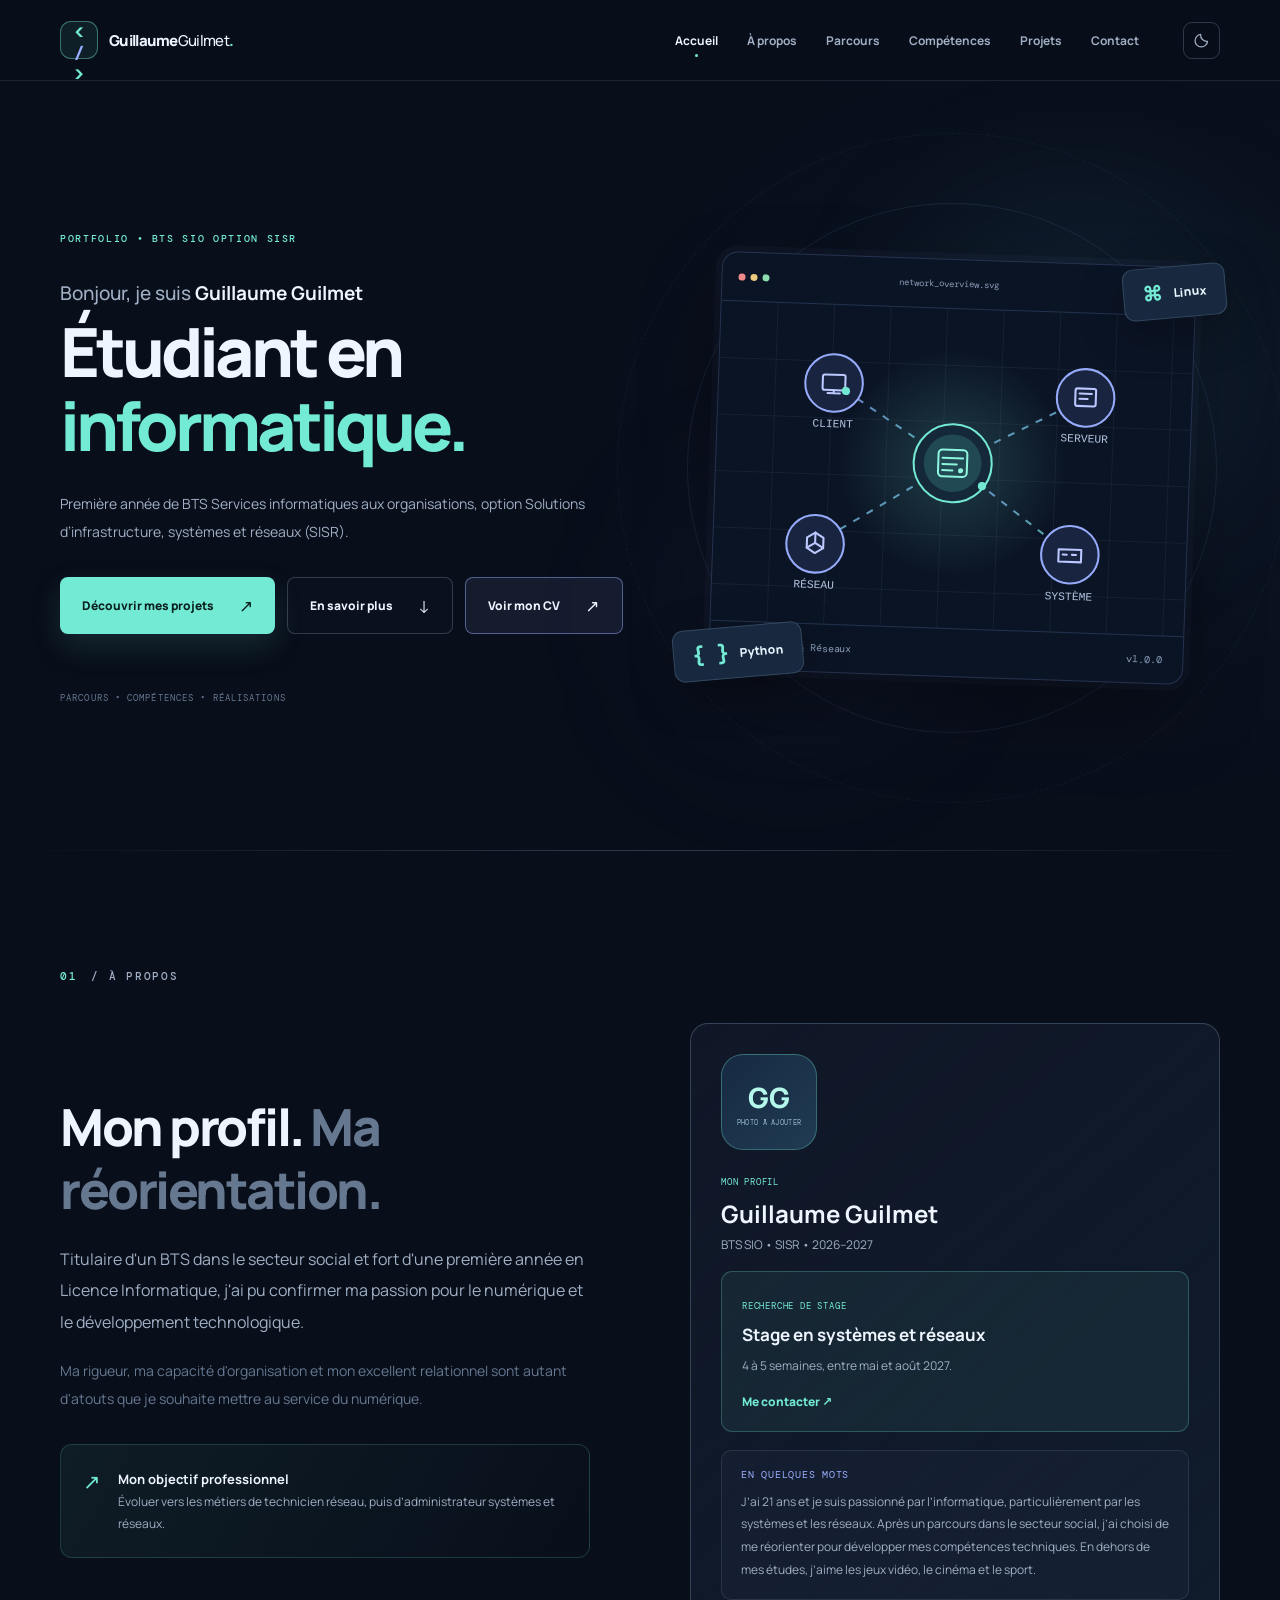
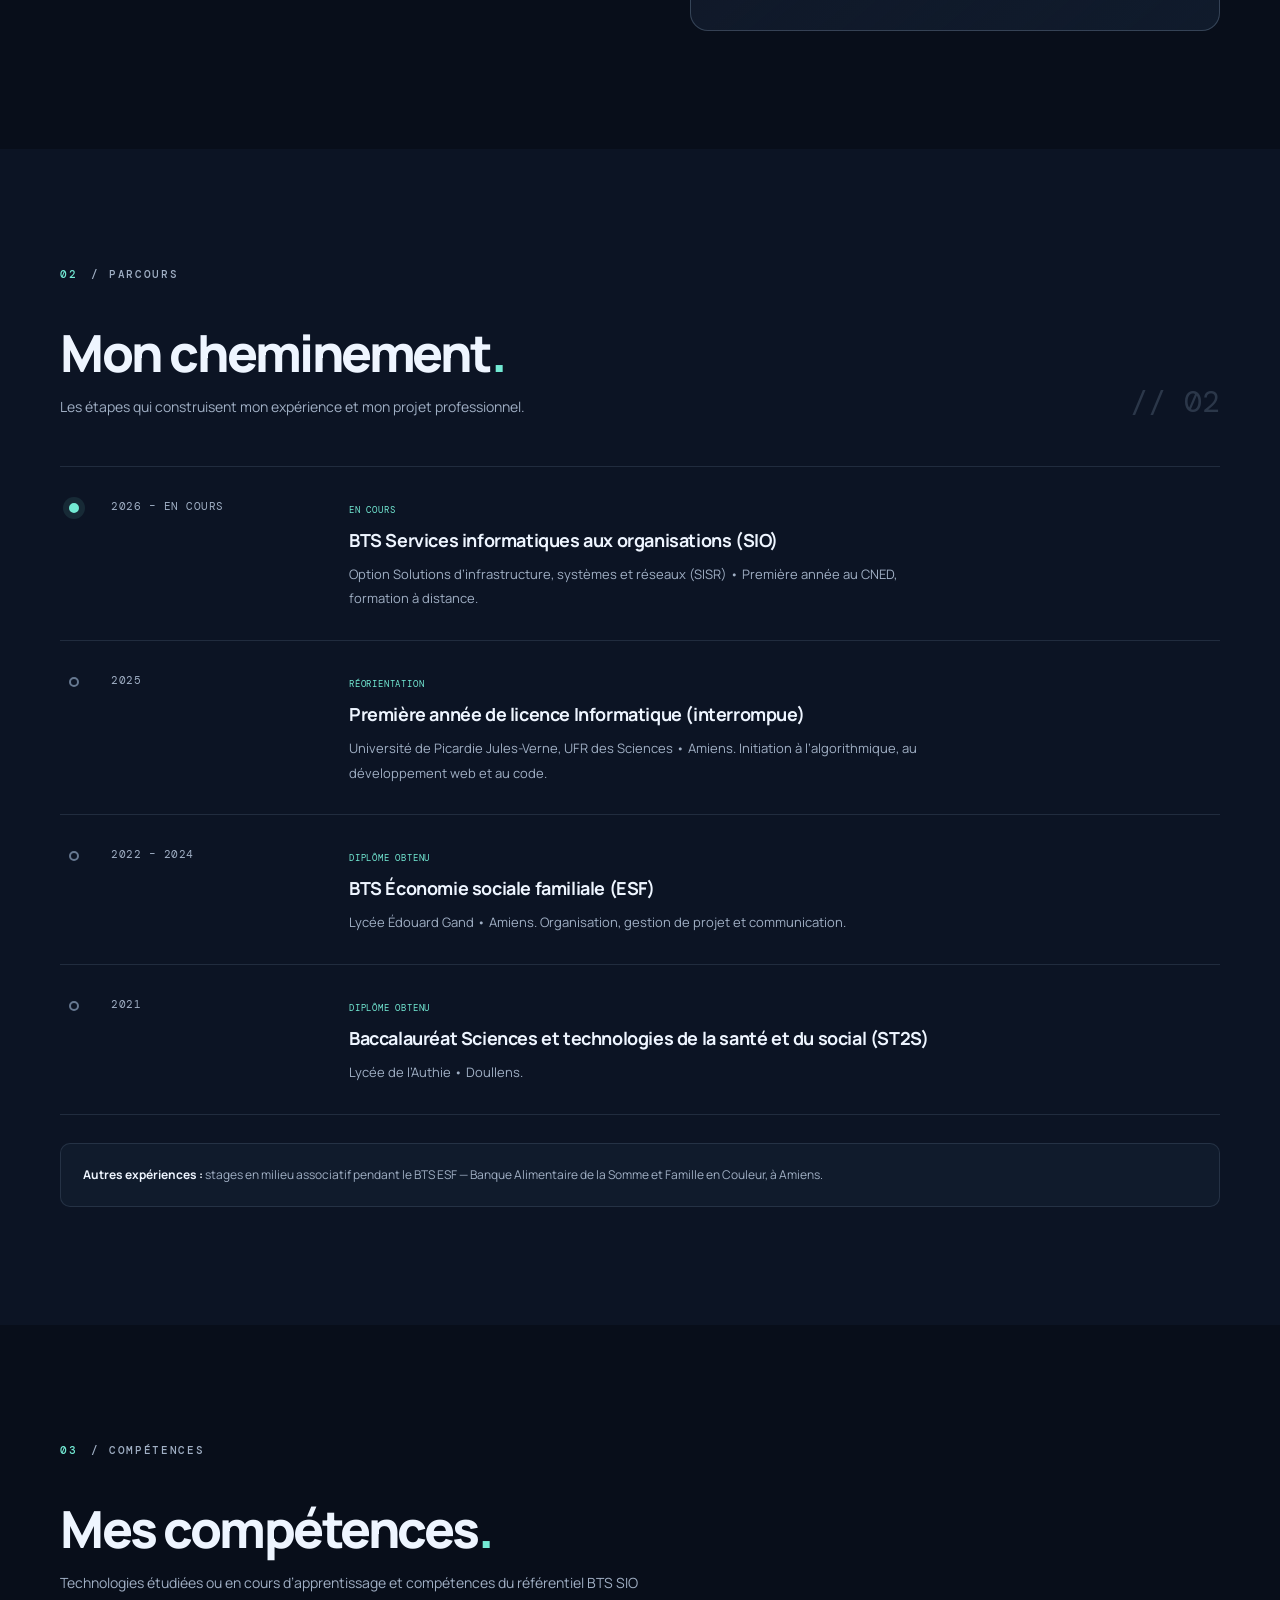
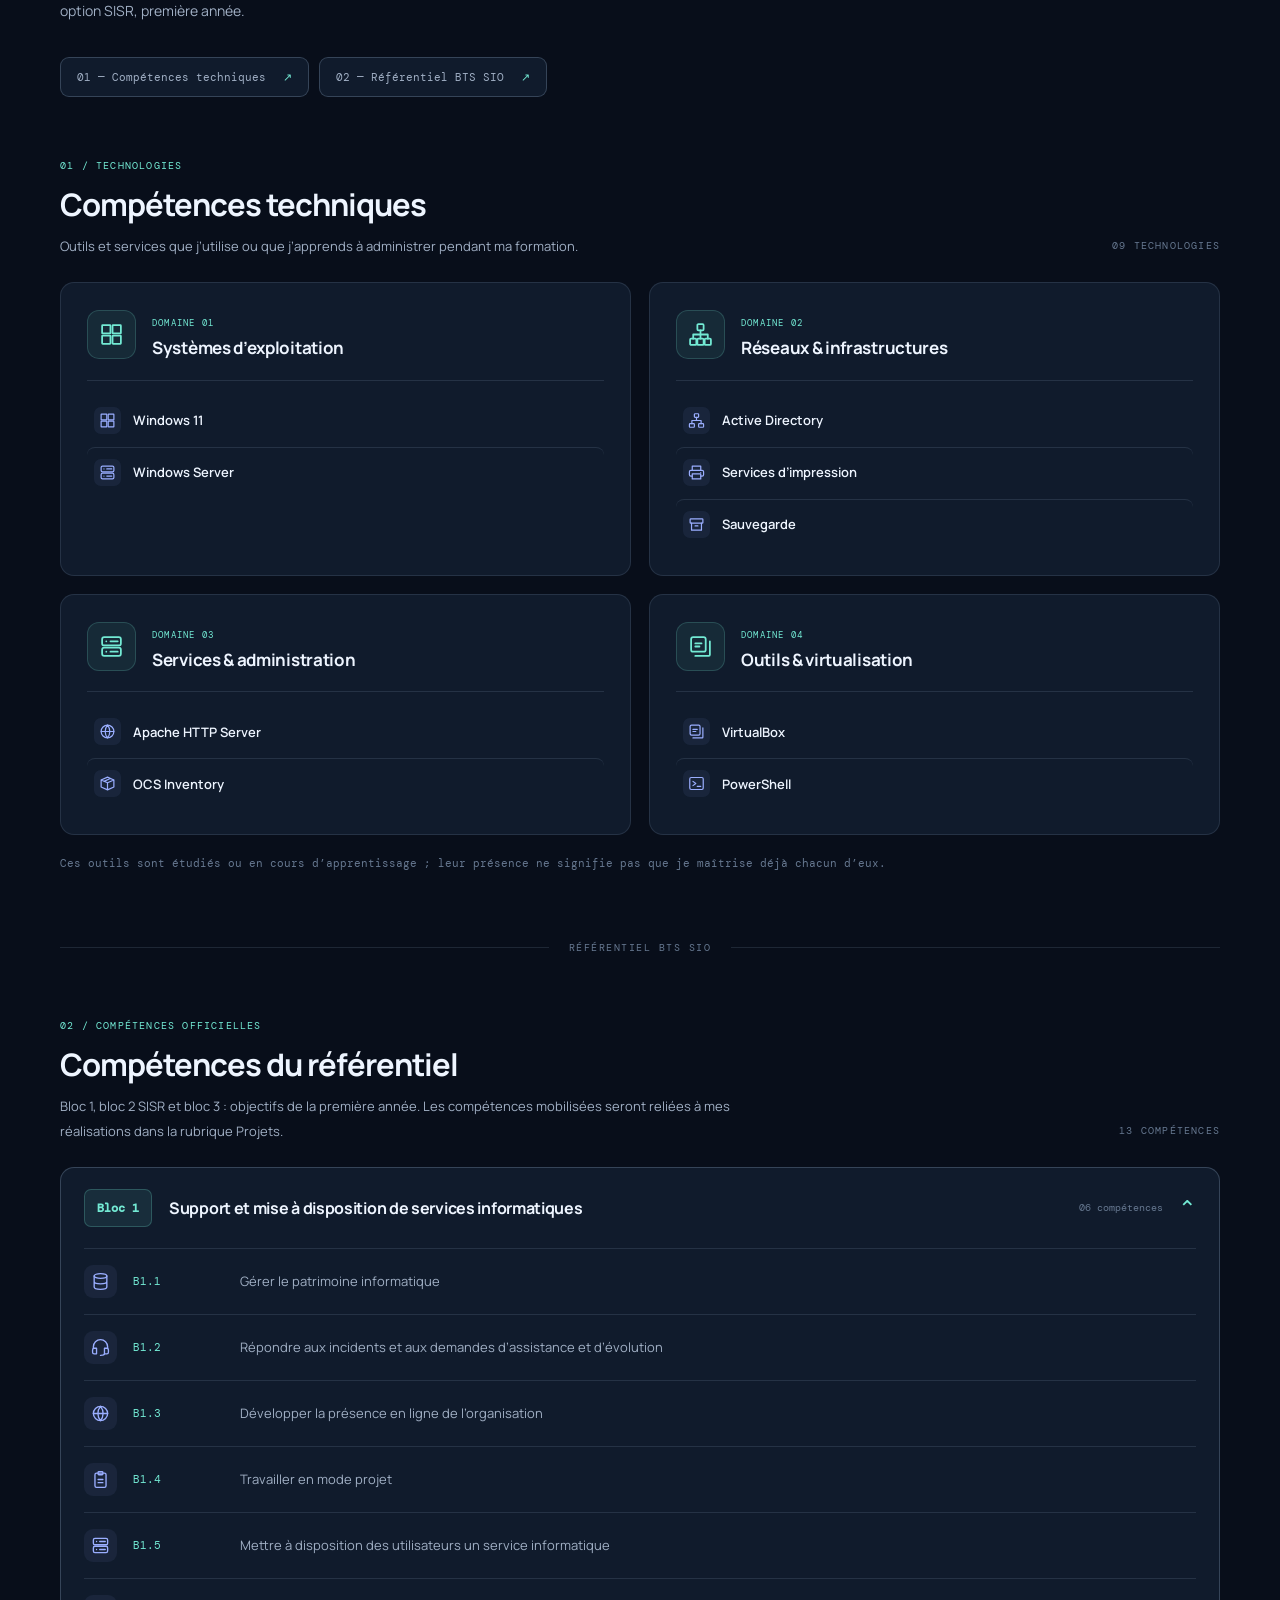
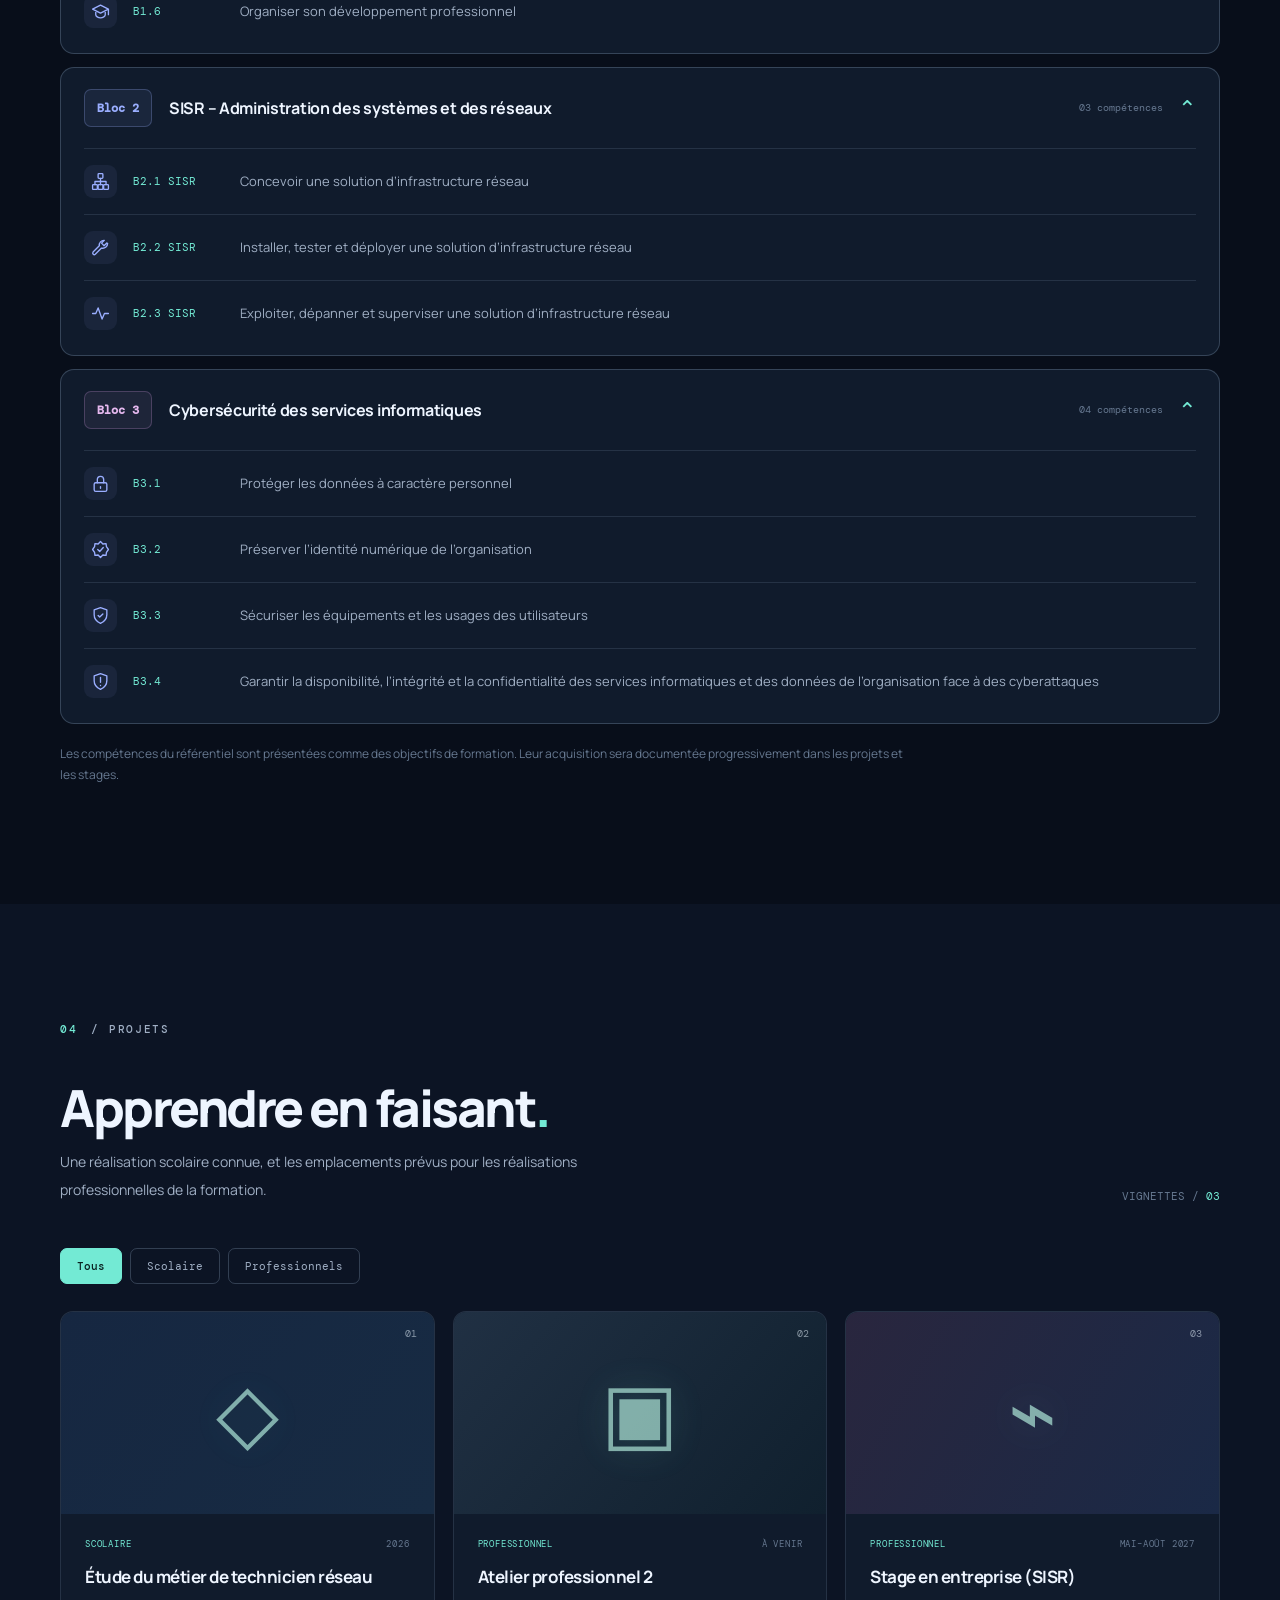
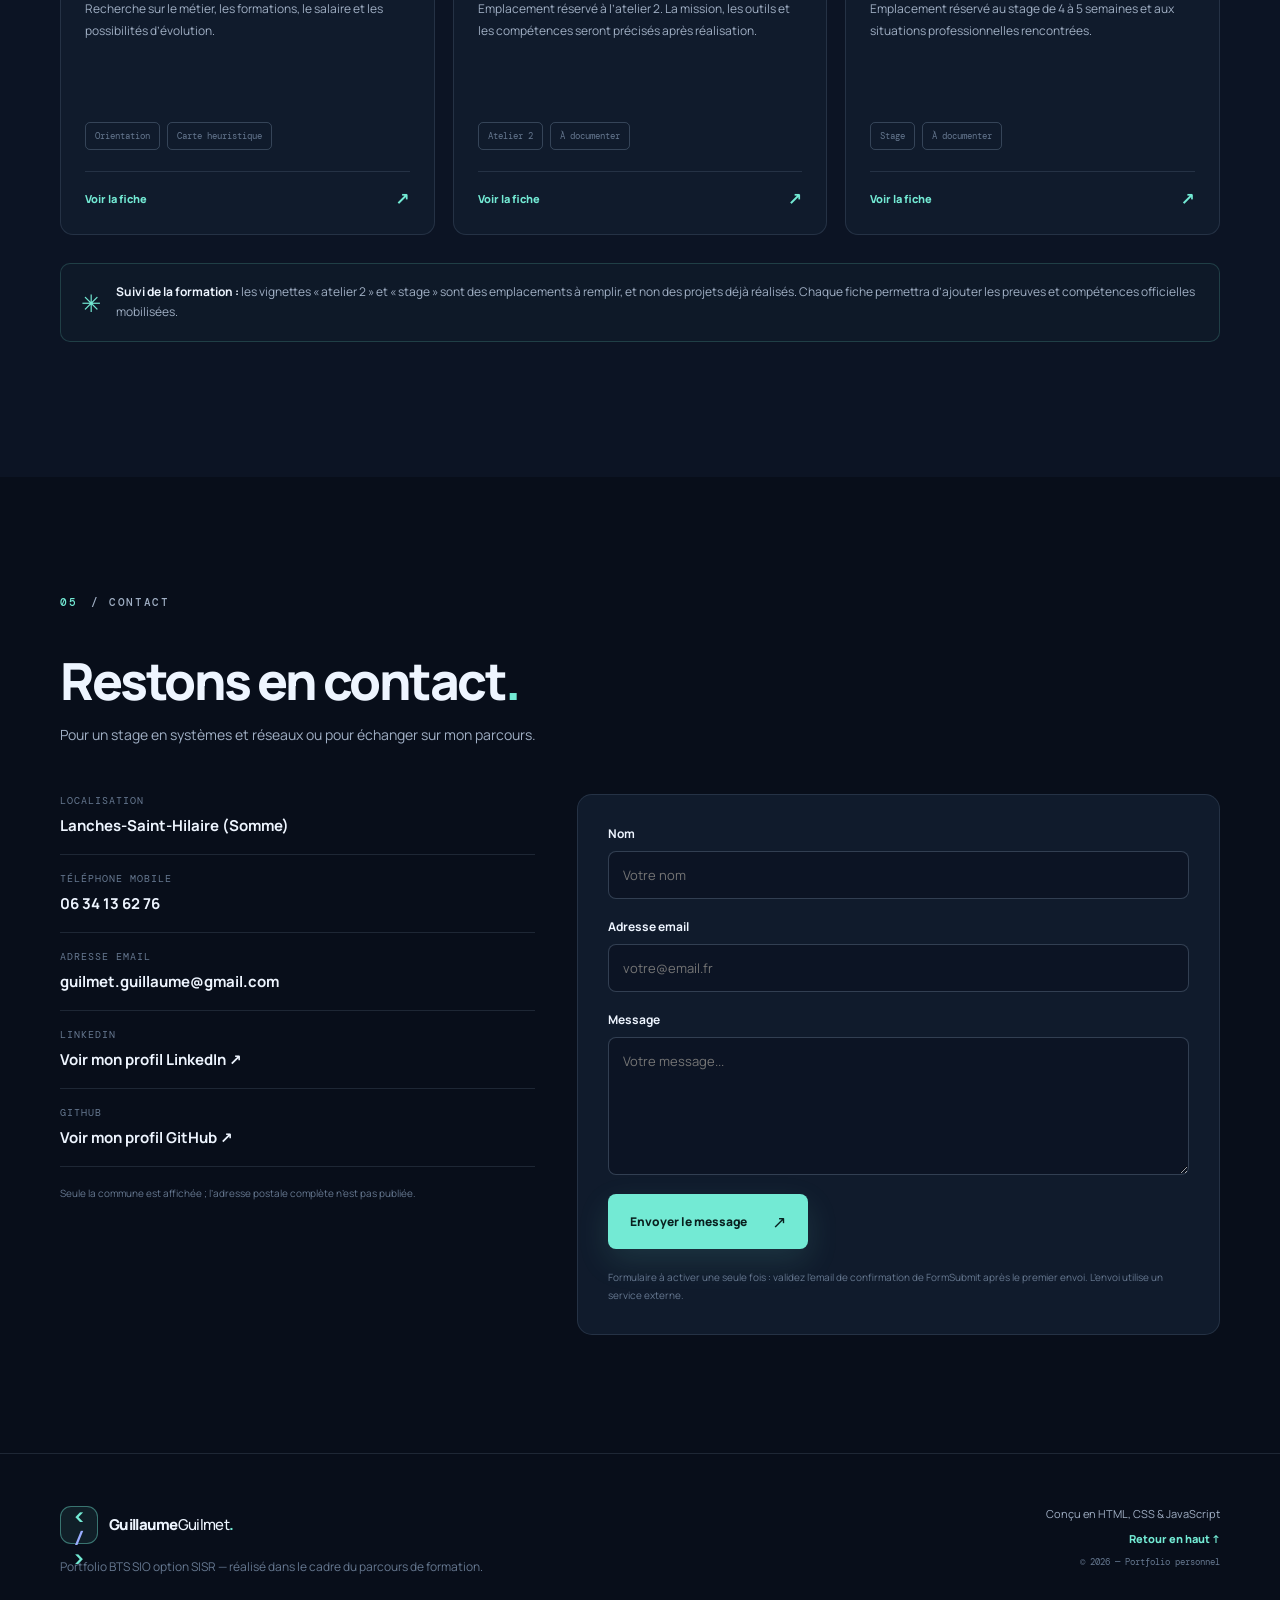
==== index.html @ 8baab6bd "Add files via upload" ====
<!DOCTYPE html>

<html lang="fr">
<head>
<meta charset="utf-8"/>
<meta content="width=device-width, initial-scale=1" name="viewport"/>
<meta content="#0a1020" name="theme-color"/>
<meta content="Portfolio de Guillaume Guilmet, étudiant en première année de BTS SIO option SISR : parcours, compétences, projets et contact." name="description"/>
<title>Guillaume Guilmet | Portfolio BTS SIO SISR</title>
<link href="style.css" rel="stylesheet"/>
<script defer="" src="script.js"></script>
</head>
<body><svg aria-hidden="true" class="icon-sprite" focusable="false" xmlns="http://www.w3.org/2000/svg"><symbol fill="none" id="ico-windows" stroke="currentColor" stroke-linecap="round" stroke-linejoin="round" stroke-width="1.7" viewbox="0 0 24 24"><rect height="8" rx=".5" width="8" x="3" y="3"></rect><rect height="8" rx=".5" width="8" x="13" y="3"></rect><rect height="8" rx=".5" width="8" x="3" y="13"></rect><rect height="8" rx=".5" width="8" x="13" y="13"></rect></symbol>
<symbol fill="none" id="ico-server" stroke="currentColor" stroke-linecap="round" stroke-linejoin="round" stroke-width="1.7" viewbox="0 0 24 24"><rect height="8" rx="2" width="18" x="3" y="3"></rect><rect height="8" rx="2" width="18" x="3" y="13"></rect><path d="M7 7h.01M7 17h.01M11 7h7M11 17h7"></path></symbol>
<symbol fill="none" id="ico-directory" stroke="currentColor" stroke-linecap="round" stroke-linejoin="round" stroke-width="1.7" viewbox="0 0 24 24"><rect height="5" rx="1" width="6" x="9" y="2.5"></rect><rect height="5" rx="1" width="7" x="2" y="16.5"></rect><rect height="5" rx="1" width="7" x="15" y="16.5"></rect><path d="M12 7.5V12M5.5 16.5V12h13v4.5"></path></symbol>
<symbol fill="none" id="ico-printer" stroke="currentColor" stroke-linecap="round" stroke-linejoin="round" stroke-width="1.7" viewbox="0 0 24 24"><path d="M6 9V3h12v6M6 17H4a2 2 0 0 1-2-2v-4a2 2 0 0 1 2-2h16a2 2 0 0 1 2 2v4a2 2 0 0 1-2 2h-2"></path><path d="M6 14h12v7H6zM18 12h.01"></path></symbol>
<symbol fill="none" id="ico-archive" stroke="currentColor" stroke-linecap="round" stroke-linejoin="round" stroke-width="1.7" viewbox="0 0 24 24"><rect height="6" rx="1" width="18" x="3" y="4"></rect><path d="M5 10v10h14V10M10 14h4"></path></symbol>
<symbol fill="none" id="ico-globe" stroke="currentColor" stroke-linecap="round" stroke-linejoin="round" stroke-width="1.7" viewbox="0 0 24 24"><circle cx="12" cy="12" r="9"></circle><path d="M3 12h18M12 3a14 14 0 0 1 0 18M12 3a14 14 0 0 0 0 18"></path></symbol>
<symbol fill="none" id="ico-inventory" stroke="currentColor" stroke-linecap="round" stroke-linejoin="round" stroke-width="1.7" viewbox="0 0 24 24"><path d="M3 7l9-4 9 4-9 4-9-4ZM3 7v10l9 4 9-4V7M12 11v10M7 9l9-4"></path></symbol>
<symbol fill="none" id="ico-layers" stroke="currentColor" stroke-linecap="round" stroke-linejoin="round" stroke-width="1.7" viewbox="0 0 24 24"><rect height="14" rx="2" width="14" x="3" y="3"></rect><path d="M7 21h13a1 1 0 0 0 1-1V7"></path><path d="M7 9h6M7 12h4"></path></symbol>
<symbol fill="none" id="ico-terminal" stroke="currentColor" stroke-linecap="round" stroke-linejoin="round" stroke-width="1.7" viewbox="0 0 24 24"><rect height="17" rx="2" width="19" x="2.5" y="3.5"></rect><path d="m7 9 4 3-4 3M13 16h5"></path></symbol>
<symbol fill="none" id="ico-database" stroke="currentColor" stroke-linecap="round" stroke-linejoin="round" stroke-width="1.7" viewbox="0 0 24 24"><ellipse cx="12" cy="5" rx="8" ry="3"></ellipse><path d="M4 5v14c0 1.66 3.58 3 8 3s8-1.34 8-3V5M4 12c0 1.66 3.58 3 8 3s8-1.34 8-3"></path></symbol>
<symbol fill="none" id="ico-headset" stroke="currentColor" stroke-linecap="round" stroke-linejoin="round" stroke-width="1.7" viewbox="0 0 24 24"><path d="M3 13V11a9 9 0 0 1 18 0v2M5 13H4a2 2 0 0 0-2 2v3a2 2 0 0 0 2 2h3v-7H5ZM19 13h1a2 2 0 0 1 2 2v3a2 2 0 0 1-2 2h-3v-7h2Z"></path><path d="M17 20c0 2-2 2-5 2"></path></symbol>
<symbol fill="none" id="ico-clipboard" stroke="currentColor" stroke-linecap="round" stroke-linejoin="round" stroke-width="1.7" viewbox="0 0 24 24"><rect height="18" rx="2" width="14" x="5" y="4"></rect><rect height="4" rx="1" width="6" x="9" y="2"></rect><path d="M9 12h6M9 16h6"></path></symbol>
<symbol fill="none" id="ico-graduation" stroke="currentColor" stroke-linecap="round" stroke-linejoin="round" stroke-width="1.7" viewbox="0 0 24 24"><path d="m2 9 10-5 10 5-10 5-10-5ZM6 11v5c0 2 3 4 6 4s6-2 6-4v-5M22 9v7"></path></symbol>
<symbol fill="none" id="ico-network" stroke="currentColor" stroke-linecap="round" stroke-linejoin="round" stroke-width="1.7" viewbox="0 0 24 24"><rect height="6" rx="1" width="6" x="9" y="2"></rect><rect height="6" rx="1" width="6" x="2" y="16"></rect><rect height="6" rx="1" width="6" x="9" y="16"></rect><rect height="6" rx="1" width="6" x="16" y="16"></rect><path d="M12 8v4M5 16v-4h14v4M12 12v4"></path></symbol>
<symbol fill="none" id="ico-wrench" stroke="currentColor" stroke-linecap="round" stroke-linejoin="round" stroke-width="1.7" viewbox="0 0 24 24"><path d="M21 7a6 6 0 0 1-7.7 5.7l-7.9 7.9a2 2 0 0 1-2.8-2.8l7.9-7.9A6 6 0 0 1 16.8 3l-3.5 3.5 3.2 3.2L20 6.2"></path></symbol>
<symbol fill="none" id="ico-activity" stroke="currentColor" stroke-linecap="round" stroke-linejoin="round" stroke-width="1.7" viewbox="0 0 24 24"><path d="M2 12h4l3-7 5 14 3-7h5"></path></symbol>
<symbol fill="none" id="ico-lock" stroke="currentColor" stroke-linecap="round" stroke-linejoin="round" stroke-width="1.7" viewbox="0 0 24 24"><rect height="11" rx="2" width="16" x="4" y="11"></rect><path d="M8 11V7a4 4 0 0 1 8 0v4M12 16v2"></path></symbol>
<symbol fill="none" id="ico-badge" stroke="currentColor" stroke-linecap="round" stroke-linejoin="round" stroke-width="1.7" viewbox="0 0 24 24"><path d="M12 2 15 5l4-.5.5 4L22 12l-2.5 3.5-.5 4-4-.5L12 22l-3-3-4 .5-.5-4L2 12l2.5-3.5.5-4 4 .5L12 2Z"></path><path d="m8.5 12 2.5 2.5 4.5-5"></path></symbol>
<symbol fill="none" id="ico-shield" stroke="currentColor" stroke-linecap="round" stroke-linejoin="round" stroke-width="1.7" viewbox="0 0 24 24"><path d="M12 2 20 5v6c0 5.3-3 8.7-8 11-5-2.3-8-5.7-8-11V5l8-3Z"></path><path d="m9 12 2 2 4-4"></path></symbol>
<symbol fill="none" id="ico-shield-alert" stroke="currentColor" stroke-linecap="round" stroke-linejoin="round" stroke-width="1.7" viewbox="0 0 24 24"><path d="M12 2 20 5v6c0 5.3-3 8.7-8 11-5-2.3-8-5.7-8-11V5l8-3Z"></path><path d="M12 7v6M12 17h.01"></path></symbol></svg>
<a class="skip-link" href="#accueil">Aller au contenu</a>
<div aria-hidden="true" class="scroll-progress"></div>
<header class="site-header" id="haut">
<div class="nav-shell container">
<a aria-label="Retour à l'accueil" class="brand" href="#accueil">
<span class="brand-mark">&lt;<span>/</span>&gt;</span>
<span class="brand-label">Guillaume<span>Guilmet</span><span class="brand-dot">.</span></span>
</a>
<nav aria-label="Navigation principale" class="site-nav" id="navigation">
<a class="nav-link active" href="#accueil">Accueil</a>
<a class="nav-link" href="#apropos">À propos</a>
<a class="nav-link" href="#parcours">Parcours</a>
<a class="nav-link" href="#competences">Compétences</a>
<a class="nav-link" href="#projets">Projets</a>
<a class="nav-link" href="#contact">Contact</a></nav>
<div class="nav-actions">
<button aria-label="Passer en thème clair" class="theme-toggle" title="Changer le thème" type="button">
<svg aria-hidden="true" class="icon-moon" fill="none" stroke="currentColor" stroke-linecap="round" stroke-linejoin="round" stroke-width="1.8" viewbox="0 0 24 24"><path d="M20.5 13.2A8.8 8.8 0 0 1 10.8 3.5 8.8 8.8 0 1 0 20.5 13.2Z"></path></svg>
<svg aria-hidden="true" class="icon-sun" fill="none" stroke="currentColor" stroke-linecap="round" stroke-width="1.8" viewbox="0 0 24 24"><circle cx="12" cy="12" r="4"></circle><path d="M12 2v2m0 16v2M4.93 4.93l1.42 1.42m11.3 11.3 1.42 1.42M2 12h2m16 0h2M4.93 19.07l1.42-1.42M17.65 6.35l1.42-1.42"></path></svg>
</button>
<button aria-controls="navigation" aria-expanded="false" aria-label="Ouvrir le menu" class="menu-toggle" type="button">
<span></span><span></span><span></span>
</button>
</div>
</div>
</header>
<main>
<!-- 1. ACCUEIL : personnalise les textes ci-dessous -->
<section aria-labelledby="hero-title" class="hero section" id="accueil">
<div class="hero-grid container">
<div class="hero-content">
<div class="eyebrow">PORTFOLIO • BTS SIO OPTION SISR</div>
<p class="hero-intro">Bonjour, je suis <strong>Guillaume Guilmet</strong></p>
<h1 id="hero-title">Étudiant en<br/><span>informatique.</span></h1>
<p class="hero-description">Première année de BTS Services informatiques aux organisations, option Solutions d’infrastructure, systèmes et réseaux (SISR).</p>
<div class="hero-actions">
<a class="btn btn-primary" href="#projets">Découvrir mes projets <span aria-hidden="true">↗</span></a>
<a class="btn btn-secondary" href="#apropos">En savoir plus <span aria-hidden="true">↓</span></a>
<a aria-label="Voir mon CV au format PDF dans un nouvel onglet" class="btn btn-cv" href="documents/CV_Guillaume_Guilmet.pdf" rel="noopener noreferrer" target="_blank">Voir mon CV <span aria-hidden="true">↗</span></a></div>
<div class="hero-bottom-note">PARCOURS • COMPÉTENCES • RÉALISATIONS</div>
</div>
<div aria-label="Illustration abstraite de l'informatique et des réseaux" class="hero-visual">
<div class="orbit orbit-one"></div><div class="orbit orbit-two"></div>
<div class="ambient ambient-a"></div><div class="ambient ambient-b"></div>
<div class="diagram-card">
<div class="diagram-topline"><span><i></i><i></i><i></i></span><span class="diagram-label">network_overview.svg</span><span class="diagram-signal">● EN LIGNE</span></div>
<svg aria-label="Schéma stylisé de plusieurs équipements connectés" class="network-diagram" role="img" viewbox="0 0 460 310">
<defs>
<lineargradient id="line-gradient" x1="0" x2="1" y1="0" y2="1"><stop offset="0" stop-color="#8a9fff"></stop><stop offset="1" stop-color="#64dfcb"></stop></lineargradient>
<radialgradient id="center-gradient"><stop offset="0" stop-color="#72e8d2" stop-opacity=".2"></stop><stop offset="1" stop-color="#72e8d2" stop-opacity="0"></stop></radialgradient>
</defs>
<g class="diagram-grid" opacity=".15" stroke="currentColor" stroke-width=".65"><path d="M0 55H460M0 110H460M0 165H460M0 220H460M0 275H460"></path><path d="M55 0V310M110 0V310M165 0V310M220 0V310M275 0V310M330 0V310M385 0V310M440 0V310"></path></g>
<circle cx="230" cy="150" fill="url(#center-gradient)" r="110"></circle>
<g fill="none" opacity=".75" stroke="url(#line-gradient)" stroke-dasharray="7 8" stroke-width="2"><path d="M230 150L112 76"></path><path d="M230 150L357 82"></path><path d="M230 150L99 233"></path><path d="M230 150L347 235"></path></g>
<g class="node node-center"><circle cx="230" cy="150" fill="#14283a" r="38" stroke="#72e8d2" stroke-width="2"></circle><circle cx="230" cy="150" fill="#214953" r="28"></circle><rect fill="none" height="26" rx="4" stroke="#8df4dd" stroke-width="2" width="28" x="216" y="137"></rect><path d="M220 145H240M220 151H234M220 157H230" stroke="#8df4dd" stroke-linecap="round" stroke-width="2"></path><circle cx="238" cy="157" fill="#8df4dd" r="2.5"></circle></g>
<g fill="#182440" stroke="#96aafa" stroke-width="2"><circle cx="112" cy="76" r="28"></circle><circle cx="357" cy="82" r="28"></circle><circle cx="99" cy="233" r="28"></circle><circle cx="347" cy="235" r="28"></circle></g>
<g fill="none" stroke="#bcc8ff" stroke-linecap="round" stroke-linejoin="round" stroke-width="2"><rect height="15" rx="2" width="22" x="101" y="68"></rect><path d="M106 86h12M112 83v3"></path><rect height="17" rx="2" width="20" x="347" y="73"></rect><path d="M351 78h12M351 83h8"></path><path d="m91 227 8-5 8 5v10l-8 5-8-5z"></path><path d="m99 222 0 10 8 5M99 232l-8 5"></path><path d="M336 230h22v12h-22zM340 235h4m5 0h4"></path></g>
<g fill="#b2c3dd" font-family="monospace" font-size="11" text-anchor="middle"><text x="112" y="119">CLIENT</text><text x="357" y="125">SERVEUR</text><text x="99" y="276">RÉSEAU</text><text x="347" y="279">SYSTÈME</text></g>
<g fill="#72e8d2"><circle class="packet packet-one" r="4"><animatemotion dur="3.5s" path="M230 150L112 76" repeatcount="indefinite"></animatemotion></circle><circle class="packet packet-two" r="4"><animatemotion dur="4.2s" path="M347 235L230 150" repeatcount="indefinite"></animatemotion></circle></g>
</svg>
<div class="diagram-footer"><span><b class="status-dot"></b> Systèmes &amp; Réseaux</span><span>v1.0.0</span></div>
</div>
<div class="floating-pill pill-top"><span class="pill-icon">⌘</span> Linux</div>
<div class="floating-pill pill-bottom"><span class="pill-icon">{ }</span> Python</div>
<div class="photo-placeholder" title="Ajoutez ici votre vraie photo de profil (facultatif avant publication)">GG<small>PHOTO À AJOUTER</small></div></div>
</div>
<div aria-hidden="true" class="hero-bottom-glow"></div>
</section>
<!-- 2. À PROPOS -->
<section aria-labelledby="about-title" class="section section-about" id="apropos">
<div class="container">
<div class="section-kicker"><span>01</span> / À PROPOS</div>
<div class="about-grid">
<div class="reveal">
<h2 class="section-title" id="about-title">Mon profil. <span class="muted-title">Ma réorientation.</span></h2>
<p class="section-lead">Titulaire d'un BTS dans le secteur social et fort d'une première année en Licence Informatique, j'ai pu confirmer ma passion pour le numérique et le développement technologique.</p>
<p class="section-text">Ma rigueur, ma capacité d'organisation et mon excellent relationnel sont autant d'atouts que je souhaite mettre au service du numérique.</p>
<div class="about-callout"><span class="callout-icon">↗</span><p><strong>Mon objectif professionnel</strong><br/>Évoluer vers les métiers de technicien réseau, puis d’administrateur systèmes et réseaux.</p></div>
</div>
<div class="profile-aside reveal">
<div aria-label="Emplacement réservé à une photo de profil" class="profile-avatar"><span>GG</span><small>PHOTO À AJOUTER</small></div>
<div class="profile-identity"><span class="mini-tag">MON PROFIL</span><h3>Guillaume Guilmet</h3><p>BTS SIO • SISR • 2026–2027</p></div>
<div class="internship-notice"><span class="mini-tag">RECHERCHE DE STAGE</span><h3>Stage en systèmes et réseaux</h3><p>4 à 5 semaines, entre mai et août 2027.</p><a href="#contact">Me contacter ↗</a></div>
<div class="personal-introduction">
<span class="mini-tag">EN QUELQUES MOTS</span>
<p>J’ai 21 ans et je suis passionné par l’informatique, particulièrement par les systèmes et les réseaux. Après un parcours dans le secteur social, j’ai choisi de me réorienter pour développer mes compétences techniques. En dehors de mes études, j’aime les jeux vidéo, le cinéma et le sport.</p>
</div>
</div></div>
</div>
</section>
<!-- 3. PARCOURS : remplace les blocs par ton vrai parcours -->
<section aria-labelledby="parcours-title" class="section section-parcours" id="parcours">
<div class="container">
<div class="section-kicker"><span>02</span> / PARCOURS</div>
<div class="section-heading-row reveal"><div><h2 class="section-title" id="parcours-title">Mon cheminement<span class="accent-period">.</span></h2><p class="section-lead compact">Les étapes qui construisent mon expérience et mon projet professionnel.</p></div><span class="heading-decoration">// 02</span></div>
<div class="timeline">
<article class="timeline-item reveal"><div class="timeline-rail"><span class="timeline-point current"></span></div><div class="timeline-date">2026 – EN COURS</div><div class="timeline-content"><span class="mini-tag">EN COURS</span><h3>BTS Services informatiques aux organisations (SIO)</h3><p>Option Solutions d’infrastructure, systèmes et réseaux (SISR) • Première année au CNED, formation à distance.</p></div></article><article class="timeline-item reveal"><div class="timeline-rail"><span class="timeline-point"></span></div><div class="timeline-date">2025</div><div class="timeline-content"><span class="mini-tag">RÉORIENTATION</span><h3>Première année de licence Informatique (interrompue)</h3><p>Université de Picardie Jules-Verne, UFR des Sciences • Amiens. Initiation à l’algorithmique, au développement web et au code.</p></div></article><article class="timeline-item reveal"><div class="timeline-rail"><span class="timeline-point"></span></div><div class="timeline-date">2022 – 2024</div><div class="timeline-content"><span class="mini-tag">DIPLÔME OBTENU</span><h3>BTS Économie sociale familiale (ESF)</h3><p>Lycée Édouard Gand • Amiens. Organisation, gestion de projet et communication.</p></div></article><article class="timeline-item reveal"><div class="timeline-rail"><span class="timeline-point"></span></div><div class="timeline-date">2021</div><div class="timeline-content"><span class="mini-tag">DIPLÔME OBTENU</span><h3>Baccalauréat Sciences et technologies de la santé et du social (ST2S)</h3><p>Lycée de l’Authie • Doullens.</p></div></article></div>
<div class="experience-note reveal"><strong>Autres expériences :</strong> stages en milieu associatif pendant le BTS ESF — Banque Alimentaire de la Somme et Famille en Couleur, à Amiens.</div></div>
</section>
<!-- 4. COMPÉTENCES : notions données à titre d'exemple, à ajuster -->
<section aria-labelledby="skills-title" class="section section-competences" id="competences">
<div class="container">
<div class="section-kicker"><span>03</span> / COMPÉTENCES</div>
<div class="section-heading-row reveal"><div><h2 class="section-title" id="skills-title">Mes compétences<span class="accent-period">.</span></h2>
<p class="section-lead compact">Technologies étudiées ou en cours d’apprentissage et compétences du référentiel BTS SIO option SISR, première année.</p></div></div>
<nav aria-label="Sections des compétences" class="skills-local-nav reveal"><a href="#competences-techniques">01 — Compétences techniques <span>↗</span></a><a href="#competences-referentiel">02 — Référentiel BTS SIO <span>↗</span></a></nav>
<div class="skills-subheading reveal" id="competences-techniques"><div><span class="skills-subindex">01 / TECHNOLOGIES</span><h3>Compétences techniques</h3><p>Outils et services que j’utilise ou que j’apprends à administrer pendant ma formation.</p></div><span class="skills-count">09 TECHNOLOGIES</span></div>
<div class="skills-tech-grid"><article class="skill-tech-card reveal">
<header class="skill-tech-header"><span class="skill-tech-main-icon"><svg aria-hidden="true" class="tech-header-svg" focusable="false" viewbox="0 0 24 24"><use href="#ico-windows"></use></svg></span><div><span class="tech-card-index">DOMAINE 01</span><h4>Systèmes d’exploitation</h4></div></header>
<ul class="tech-items"><li><svg aria-hidden="true" class="tech-list-svg" focusable="false" viewbox="0 0 24 24"><use href="#ico-windows"></use></svg><span>Windows 11</span></li><li><svg aria-hidden="true" class="tech-list-svg" focusable="false" viewbox="0 0 24 24"><use href="#ico-server"></use></svg><span>Windows Server</span></li></ul>
</article>
<article class="skill-tech-card reveal">
<header class="skill-tech-header"><span class="skill-tech-main-icon"><svg aria-hidden="true" class="tech-header-svg" focusable="false" viewbox="0 0 24 24"><use href="#ico-network"></use></svg></span><div><span class="tech-card-index">DOMAINE 02</span><h4>Réseaux &amp; infrastructures</h4></div></header>
<ul class="tech-items"><li><svg aria-hidden="true" class="tech-list-svg" focusable="false" viewbox="0 0 24 24"><use href="#ico-directory"></use></svg><span>Active Directory</span></li><li><svg aria-hidden="true" class="tech-list-svg" focusable="false" viewbox="0 0 24 24"><use href="#ico-printer"></use></svg><span>Services d’impression</span></li><li><svg aria-hidden="true" class="tech-list-svg" focusable="false" viewbox="0 0 24 24"><use href="#ico-archive"></use></svg><span>Sauvegarde</span></li></ul>
</article>
<article class="skill-tech-card reveal">
<header class="skill-tech-header"><span class="skill-tech-main-icon"><svg aria-hidden="true" class="tech-header-svg" focusable="false" viewbox="0 0 24 24"><use href="#ico-server"></use></svg></span><div><span class="tech-card-index">DOMAINE 03</span><h4>Services &amp; administration</h4></div></header>
<ul class="tech-items"><li><svg aria-hidden="true" class="tech-list-svg" focusable="false" viewbox="0 0 24 24"><use href="#ico-globe"></use></svg><span>Apache HTTP Server</span></li><li><svg aria-hidden="true" class="tech-list-svg" focusable="false" viewbox="0 0 24 24"><use href="#ico-inventory"></use></svg><span>OCS Inventory</span></li></ul>
</article>
<article class="skill-tech-card reveal">
<header class="skill-tech-header"><span class="skill-tech-main-icon"><svg aria-hidden="true" class="tech-header-svg" focusable="false" viewbox="0 0 24 24"><use href="#ico-layers"></use></svg></span><div><span class="tech-card-index">DOMAINE 04</span><h4>Outils &amp; virtualisation</h4></div></header>
<ul class="tech-items"><li><svg aria-hidden="true" class="tech-list-svg" focusable="false" viewbox="0 0 24 24"><use href="#ico-layers"></use></svg><span>VirtualBox</span></li><li><svg aria-hidden="true" class="tech-list-svg" focusable="false" viewbox="0 0 24 24"><use href="#ico-terminal"></use></svg><span>PowerShell</span></li></ul>
</article></div>
<p class="skill-disclaimer">Ces outils sont étudiés ou en cours d’apprentissage ; leur présence ne signifie pas que je maîtrise déjà chacun d’eux.</p>
<div aria-hidden="true" class="skills-section-divider"><span></span><span>RÉFÉRENTIEL BTS SIO</span><span></span></div>
<div class="skills-subheading reveal" id="competences-referentiel"><div><span class="skills-subindex">02 / COMPÉTENCES OFFICIELLES</span><h3>Compétences du référentiel</h3><p>Bloc 1, bloc 2 SISR et bloc 3 : objectifs de la première année. Les compétences mobilisées seront reliées à mes réalisations dans la rubrique Projets.</p></div><span class="skills-count">13 COMPÉTENCES</span></div>
<div class="ref-blocks"><details class="ref-block reveal" open="">
<summary class="ref-summary"><span class="ref-title-zone"><span class="ref-badge b1">Bloc 1</span><span class="ref-title-text">Support et mise à disposition de services informatiques</span></span><span class="ref-count">06 compétences</span><span aria-hidden="true" class="ref-chevron">⌄</span></summary>
<ul class="ref-competence-list"><li class="ref-competence"><svg aria-hidden="true" class="competence-icon" focusable="false" viewbox="0 0 24 24"><use href="#ico-database"></use></svg><span class="ref-code">B1.1</span><span class="ref-desc">Gérer le patrimoine informatique</span></li><li class="ref-competence"><svg aria-hidden="true" class="competence-icon" focusable="false" viewbox="0 0 24 24"><use href="#ico-headset"></use></svg><span class="ref-code">B1.2</span><span class="ref-desc">Répondre aux incidents et aux demandes d’assistance et d’évolution</span></li><li class="ref-competence"><svg aria-hidden="true" class="competence-icon" focusable="false" viewbox="0 0 24 24"><use href="#ico-globe"></use></svg><span class="ref-code">B1.3</span><span class="ref-desc">Développer la présence en ligne de l’organisation</span></li><li class="ref-competence"><svg aria-hidden="true" class="competence-icon" focusable="false" viewbox="0 0 24 24"><use href="#ico-clipboard"></use></svg><span class="ref-code">B1.4</span><span class="ref-desc">Travailler en mode projet</span></li><li class="ref-competence"><svg aria-hidden="true" class="competence-icon" focusable="false" viewbox="0 0 24 24"><use href="#ico-server"></use></svg><span class="ref-code">B1.5</span><span class="ref-desc">Mettre à disposition des utilisateurs un service informatique</span></li><li class="ref-competence"><svg aria-hidden="true" class="competence-icon" focusable="false" viewbox="0 0 24 24"><use href="#ico-graduation"></use></svg><span class="ref-code">B1.6</span><span class="ref-desc">Organiser son développement professionnel</span></li></ul>
</details>
<details class="ref-block reveal" open="">
<summary class="ref-summary"><span class="ref-title-zone"><span class="ref-badge b2">Bloc 2</span><span class="ref-title-text">SISR – Administration des systèmes et des réseaux</span></span><span class="ref-count">03 compétences</span><span aria-hidden="true" class="ref-chevron">⌄</span></summary>
<ul class="ref-competence-list"><li class="ref-competence"><svg aria-hidden="true" class="competence-icon" focusable="false" viewbox="0 0 24 24"><use href="#ico-network"></use></svg><span class="ref-code">B2.1 SISR</span><span class="ref-desc">Concevoir une solution d’infrastructure réseau</span></li><li class="ref-competence"><svg aria-hidden="true" class="competence-icon" focusable="false" viewbox="0 0 24 24"><use href="#ico-wrench"></use></svg><span class="ref-code">B2.2 SISR</span><span class="ref-desc">Installer, tester et déployer une solution d’infrastructure réseau</span></li><li class="ref-competence"><svg aria-hidden="true" class="competence-icon" focusable="false" viewbox="0 0 24 24"><use href="#ico-activity"></use></svg><span class="ref-code">B2.3 SISR</span><span class="ref-desc">Exploiter, dépanner et superviser une solution d’infrastructure réseau</span></li></ul>
</details>
<details class="ref-block reveal" open="">
<summary class="ref-summary"><span class="ref-title-zone"><span class="ref-badge b3">Bloc 3</span><span class="ref-title-text">Cybersécurité des services informatiques</span></span><span class="ref-count">04 compétences</span><span aria-hidden="true" class="ref-chevron">⌄</span></summary>
<ul class="ref-competence-list"><li class="ref-competence"><svg aria-hidden="true" class="competence-icon" focusable="false" viewbox="0 0 24 24"><use href="#ico-lock"></use></svg><span class="ref-code">B3.1</span><span class="ref-desc">Protéger les données à caractère personnel</span></li><li class="ref-competence"><svg aria-hidden="true" class="competence-icon" focusable="false" viewbox="0 0 24 24"><use href="#ico-badge"></use></svg><span class="ref-code">B3.2</span><span class="ref-desc">Préserver l’identité numérique de l’organisation</span></li><li class="ref-competence"><svg aria-hidden="true" class="competence-icon" focusable="false" viewbox="0 0 24 24"><use href="#ico-shield"></use></svg><span class="ref-code">B3.3</span><span class="ref-desc">Sécuriser les équipements et les usages des utilisateurs</span></li><li class="ref-competence"><svg aria-hidden="true" class="competence-icon" focusable="false" viewbox="0 0 24 24"><use href="#ico-shield-alert"></use></svg><span class="ref-code">B3.4</span><span class="ref-desc">Garantir la disponibilité, l’intégrité et la confidentialité des services informatiques et des données de l’organisation face à des cyberattaques</span></li></ul>
</details></div>
<p class="ref-footnote">Les compétences du référentiel sont présentées comme des objectifs de formation. Leur acquisition sera documentée progressivement dans les projets et les stages.</p>
</div>
</section>
<!-- 5. PROJETS : fiches EXEMPLES, à remplacer par tes vrais projets -->
<section aria-labelledby="projects-title" class="section section-projets" id="projets">
<div class="container">
<div class="section-kicker"><span>04</span> / PROJETS</div>
<div class="section-heading-row reveal"><div><h2 class="section-title" id="projects-title">Apprendre en faisant<span class="accent-period">.</span></h2><p class="section-lead compact">Une réalisation scolaire connue, et les emplacements prévus pour les réalisations professionnelles de la formation.</p></div><div class="project-count">VIGNETTES / <span id="visible-projects">03</span></div></div>
<div aria-label="Filtrer les projets" class="filter-row" role="group"><button aria-pressed="true" class="filter active" data-filter="tous" type="button">Tous</button><button aria-pressed="false" class="filter" data-filter="scolaire" type="button">Scolaire</button><button aria-pressed="false" class="filter" data-filter="professionnel" type="button">Professionnels</button></div>
<div class="project-grid" id="project-grid"><article class="project-card reveal" data-category="scolaire"><a aria-label="Ouvrir la fiche du projet 01" class="project-link" href="projets/fiche-metier.html"><div class="project-art project-art-network"><div aria-hidden="true" class="project-symbol">◇</div><span class="art-number">01</span></div><div class="project-content"><div class="project-meta"><span>SCOLAIRE</span><span>2026</span></div><h3>Étude du métier de technicien réseau</h3><p>Recherche sur le métier, les formations, le salaire et les possibilités d’évolution.</p><div class="project-tags"><span>Orientation</span><span>Carte heuristique</span></div><span class="project-cta">Voir la fiche <span aria-hidden="true">↗</span></span></div></a></article><article class="project-card reveal" data-category="professionnel"><a aria-label="Ouvrir la fiche du projet 02" class="project-link" href="projets/atelier-2.html"><div class="project-art project-art-linux"><div aria-hidden="true" class="project-symbol">▣</div><span class="art-number">02</span></div><div class="project-content"><div class="project-meta"><span>PROFESSIONNEL</span><span>À VENIR</span></div><h3>Atelier professionnel 2</h3><p>Emplacement réservé à l’atelier 2. La mission, les outils et les compétences seront précisés après réalisation.</p><div class="project-tags"><span>Atelier 2</span><span>À documenter</span></div><span class="project-cta">Voir la fiche <span aria-hidden="true">↗</span></span></div></a></article><article class="project-card reveal" data-category="professionnel"><a aria-label="Ouvrir la fiche du projet 03" class="project-link" href="projets/stage.html"><div class="project-art project-art-code"><div aria-hidden="true" class="project-symbol">⌁</div><span class="art-number">03</span></div><div class="project-content"><div class="project-meta"><span>PROFESSIONNEL</span><span>MAI–AOÛT 2027</span></div><h3>Stage en entreprise (SISR)</h3><p>Emplacement réservé au stage de 4 à 5 semaines et aux situations professionnelles rencontrées.</p><div class="project-tags"><span>Stage</span><span>À documenter</span></div><span class="project-cta">Voir la fiche <span aria-hidden="true">↗</span></span></div></a></article></div>
<div class="project-note"><span>✳</span> <p><strong>Suivi de la formation : </strong>les vignettes « atelier 2 » et « stage » sont des emplacements à remplir, et non des projets déjà réalisés. Chaque fiche permettra d’ajouter les preuves et compétences officielles mobilisées.</p></div>
</div>
</section>
<section aria-labelledby="contact-title" class="section section-contact" id="contact"><div class="container"><div class="section-kicker"><span>05</span> / CONTACT</div><div class="section-heading-row reveal"><div><h2 class="section-title" id="contact-title">Restons en contact<span class="accent-period">.</span></h2><p class="section-lead compact">Pour un stage en systèmes et réseaux ou pour échanger sur mon parcours.</p></div></div><div class="contact-grid"><div class="contact-info reveal"><div class="contact-detail"><span>LOCALISATION</span><strong>Lanches-Saint-Hilaire (Somme)</strong></div><div class="contact-detail"><span>TÉLÉPHONE MOBILE</span><a href="tel:+33634136276">06 34 13 62 76</a></div><div class="contact-detail"><span>ADRESSE EMAIL</span><a href="mailto:guilmet.guillaume@gmail.com">guilmet.guillaume@gmail.com</a></div><div class="contact-detail"><span>LINKEDIN</span><a href="https://www.linkedin.com/in/guillaume-guilmet-473970247/" target="_blank" rel="noopener noreferrer" aria-label="Voir mon profil LinkedIn (nouvel onglet)">Voir mon profil LinkedIn <span aria-hidden="true">↗</span></a></div><div class="contact-detail"><span>GITHUB</span><a href="https://github.com/GuillaumeGuilmet" target="_blank" rel="noopener noreferrer" aria-label="Voir mon profil GitHub (nouvel onglet)">Voir mon profil GitHub <span aria-hidden="true">↗</span></a></div><p class="contact-safety">Seule la commune est affichée ; l’adresse postale complète n’est pas publiée.</p></div><form action="https://formsubmit.co/guilmet.guillaume@gmail.com" aria-label="Formulaire de contact" class="contact-form reveal" method="POST"><input name="_subject" type="hidden" value="Message depuis mon portfolio BTS SIO"/><input aria-hidden="true" autocomplete="off" class="honeypot" name="_honey" tabindex="-1" type="text"/><div class="form-row"><label for="contact-name">Nom</label><input id="contact-name" maxlength="100" minlength="2" name="name" placeholder="Votre nom" required="" type="text"/></div><div class="form-row"><label for="contact-email">Adresse email</label><input id="contact-email" maxlength="160" name="email" placeholder="votre@email.fr" required="" type="email"/></div><div class="form-row"><label for="contact-message">Message</label><textarea id="contact-message" maxlength="3000" minlength="10" name="message" placeholder="Votre message..." required="" rows="6"></textarea></div><button class="btn btn-primary submit-contact" type="submit">Envoyer le message <span aria-hidden="true">↗</span></button><p class="form-help">Formulaire à activer une seule fois : validez l’email de confirmation de FormSubmit après le premier envoi. L’envoi utilise un service externe.</p></form></div></div></section></main>
<footer class="site-footer"><div class="container footer-inner"><div><a class="brand footer-brand" href="#accueil"><span class="brand-mark">&lt;<span>/</span>&gt;</span><span class="brand-label">Guillaume<span>Guilmet</span><span class="brand-dot">.</span></span></a><p>Portfolio BTS SIO option SISR — réalisé dans le cadre du parcours de formation.</p></div><div class="footer-right"><span>Conçu en HTML, CSS &amp; JavaScript</span><a href="#accueil">Retour en haut ↑</a><small>© <span id="current-year">2026</span> — Portfolio personnel</small></div></div></footer>
</body>
</html>
---- style.css ----
@import url('https://fonts.googleapis.com/css2?family=DM+Mono:wght@400;500&family=Manrope:wght@400;500;600;700;800&display=swap');
:root{--bg:#080e1a;--bg-alt:#0c1424;--panel:#101b2c;--panel-2:#142134;--text:#eef5ff;--sub:#a0afc4;--dim:#667890;--accent:#73ead4;--accent-2:#9aaeff;--line:rgba(162,190,220,.14);--line-strong:rgba(162,190,220,.25);--header:rgba(8,14,26,.8);--shadow:0 25px 80px rgba(0,0,0,.26);--font:'Manrope',system-ui,-apple-system,Segoe UI,sans-serif;--mono:'DM Mono',ui-monospace,SFMono-Regular,Consolas,monospace}
[data-theme="light"]{--bg:#f5f8fc;--bg-alt:#edf3f9;--panel:#fff;--panel-2:#edf6f8;--text:#122238;--sub:#52657b;--dim:#788a9f;--accent:#007c74;--accent-2:#5266b7;--line:rgba(33,61,89,.12);--line-strong:rgba(33,61,89,.24);--header:rgba(245,248,252,.88);--shadow:0 18px 55px rgba(19,44,74,.08)}
*,*::before,*::after{box-sizing:border-box}html{scroll-behavior:smooth;scroll-padding-top:96px}body{margin:0;background:var(--bg);color:var(--text);font-family:var(--font);-webkit-font-smoothing:antialiased;overflow-x:hidden;transition:background .2s,color .2s}a{color:inherit;text-decoration:none}button{font:inherit}button:focus-visible,a:focus-visible{outline:2px solid var(--accent);outline-offset:4px}::selection{background:var(--accent);color:var(--bg)}.container{width:min(1160px,calc(100% - 72px));margin-inline:auto}.section{position:relative;padding:118px 0}.skip-link{position:fixed;left:20px;top:-80px;padding:12px 20px;background:var(--accent);color:var(--bg);z-index:1000}.skip-link:focus{top:18px}.scroll-progress{position:fixed;top:0;left:0;width:0;height:2px;background:linear-gradient(90deg,var(--accent),var(--accent-2));z-index:200}.site-header{position:sticky;top:0;z-index:100;background:var(--header);backdrop-filter:blur(20px);border-bottom:1px solid var(--line)}.nav-shell{display:flex;align-items:center;justify-content:space-between;min-height:80px;gap:18px}.brand{display:inline-flex;align-items:center;gap:11px;white-space:nowrap}.brand-mark{display:grid;place-items:center;width:38px;height:38px;border:1px solid rgba(115,234,212,.42);background:rgba(115,234,212,.08);border-radius:11px;color:var(--accent);font-family:var(--mono);font-size:16px;font-weight:bold;letter-spacing:-4px;padding-right:4px}.brand-mark span{color:var(--accent-2)}.brand-label{font-size:15px;font-weight:800;letter-spacing:-.7px}.brand-label>span:first-child{font-weight:500}.brand-dot{color:var(--accent);font-weight:800}.site-nav{display:flex;gap:29px;margin-left:auto;margin-right:26px}.nav-link{font-size:12px;font-weight:700;color:var(--sub);transition:color .2s;position:relative;padding:8px 0}.nav-link:hover,.nav-link.active{color:var(--text)}.nav-link.active:after{content:'';height:3px;width:3px;background:var(--accent);border-radius:50%;position:absolute;bottom:0;left:calc(50% - 1.5px)}.nav-actions{display:flex;gap:10px;align-items:center}.theme-toggle,.menu-toggle{border:1px solid var(--line-strong);display:grid;place-items:center;width:37px;height:37px;border-radius:9px;color:var(--sub);background:transparent;cursor:pointer;transition:color .2s,background .2s}.theme-toggle:hover,.menu-toggle:hover{background:var(--panel);color:var(--accent)}.theme-toggle svg{width:17px;height:17px}.icon-sun{display:none}[data-theme="light"] .icon-sun{display:block}[data-theme="light"] .icon-moon{display:none}.menu-toggle{display:none}.menu-toggle span{width:17px;height:2px;background:currentColor;display:block;border-radius:2px;margin:2px 0}.hero{padding-top:132px;padding-bottom:128px;min-height:690px;overflow:hidden;background:radial-gradient(ellipse 55% 70% at 86% 44%,rgba(52,82,129,.11),transparent 75%)}.hero-grid{display:grid;grid-template-columns:1.04fr .96fr;align-items:center;gap:45px;position:relative;z-index:2}.hero-content{position:relative}.eyebrow,.section-kicker,.hero-bottom-note,.diagram-topline,.diagram-footer,.timeline-date,.mini-tag,.skill-card-number,.project-meta,.project-count,.project-tags,.skill-disclaimer,.art-number,.footer-right small{font-family:var(--mono)}.eyebrow{font-size:10px;letter-spacing:1.65px;color:var(--accent);font-weight:500;display:flex;align-items:center;gap:10px;margin-bottom:35px}.eyebrow-pulse{display:block;width:7px;height:7px;box-shadow:0 0 0 5px rgba(115,234,212,.1);background:var(--accent);border-radius:50%;animation:pulse 2.6s infinite}.hero-intro{font-size:19px;margin:0 0 9px;color:var(--sub);font-weight:500}.hero-intro strong{color:var(--text)}.wave{color:var(--accent);font-size:15px;display:inline-block;margin-left:5px}h1,h2,h3,p{margin-top:0}h1{font-size:clamp(62px,6vw,89px);letter-spacing:-6px;line-height:1.09;margin-bottom:28px;font-weight:800}h1 span{color:var(--accent)}.hero-description{max-width:550px;font-size:14px;line-height:2;color:var(--sub);margin-bottom:31px}.hero-description strong{font-weight:700;color:var(--text)}.hero-actions{display:flex;gap:12px;flex-wrap:wrap}.btn{display:inline-flex;align-items:center;justify-content:center;gap:25px;padding:16px 22px;font-size:12px;font-weight:800;border-radius:8px;transition:transform .18s,background .18s,box-shadow .18s}.btn:hover{transform:translateY(-3px)}.btn-primary{background:var(--accent);color:#09201f;box-shadow:0 12px 32px rgba(115,234,212,.13)}.btn-primary:hover{box-shadow:0 15px 36px rgba(115,234,212,.24)}.btn-secondary{border:1px solid var(--line-strong);color:var(--text);background:rgba(120,140,173,.025)}.btn-secondary:hover{background:var(--panel)}.btn span{font-size:17px;font-weight:400}.hero-bottom-note{display:flex;align-items:center;gap:11px;font-size:9px;letter-spacing:1.1px;color:var(--dim);margin-top:58px}.note-line{width:26px;height:1px;background:var(--accent)}.hero-visual{position:relative;height:510px;display:flex;align-items:center;justify-content:center}.diagram-card{position:relative;z-index:3;width:100%;max-width:475px;background:#0b1425;border:1px solid #26334f;border-radius:16px;box-shadow:0 32px 75px rgba(0,0,0,.35),0 0 0 6px rgba(151,173,244,.035);overflow:hidden;transform:rotate(2deg)}.diagram-topline{height:49px;display:flex;align-items:center;justify-content:space-between;padding:0 16px;border-bottom:1px solid #22334d;color:#8a9ab5;font-size:9px;gap:8px}.diagram-topline>span:first-child{display:flex;gap:5px}.diagram-topline i{display:block;background:#4a5c72;border-radius:50%;width:7px;height:7px}.diagram-topline i:first-child{background:#f08a8a}.diagram-topline i:nth-child(2){background:#eaca7e}.diagram-topline i:nth-child(3){background:#8ddcae}.diagram-signal{color:#75dfbd;white-space:nowrap}.network-diagram{width:100%;display:block;color:#7893ae}.diagram-footer{display:flex;justify-content:space-between;padding:17px 20px;color:#8b9fbb;font-size:10px;border-top:1px solid #22334d}.diagram-footer span:first-child{display:flex;align-items:center;gap:8px}.status-dot{width:6px;height:6px;background:#72e8d2;border-radius:50%}.orbit{position:absolute;border:1px solid rgba(124,159,216,.12);border-radius:50%;width:530px;height:530px}.orbit-two{width:670px;height:670px;border-style:dashed;border-color:rgba(124,159,216,.08)}.ambient{position:absolute;filter:blur(80px);border-radius:50%;pointer-events:none}.ambient-a{width:290px;height:290px;background:rgba(71,143,164,.13);right:0;top:0}.ambient-b{width:220px;height:220px;background:rgba(96,99,185,.11);left:0;bottom:0}.floating-pill{position:absolute;z-index:5;background:#18283e;border:1px solid #324860;color:#e7f5ff;border-radius:11px;box-shadow:0 14px 45px rgba(0,0,0,.26);display:flex;align-items:center;gap:12px;padding:12px 18px;font-size:12px;font-weight:800}.pill-top{right:-6px;top:53px;transform:rotate(-5deg)}.pill-bottom{bottom:45px;left:-12px;transform:rotate(-5deg)}.pill-icon{font-family:var(--mono);color:#73ead4;font-size:20px}.hero-bottom-glow{height:1px;width:100%;position:absolute;bottom:0;background:linear-gradient(90deg,transparent,var(--line-strong),transparent)}.section-kicker{display:flex;gap:14px;align-items:center;font-size:11px;letter-spacing:1.7px;color:var(--sub);margin-bottom:40px;font-weight:500}.section-kicker span{color:var(--accent)}.section-title{font-size:clamp(33px,4vw,52px);letter-spacing:-2.5px;line-height:1.22;font-weight:800;margin-bottom:24px}.muted-title{color:var(--dim)}.accent-period{color:var(--accent)}.section-lead{max-width:585px;font-size:16px;line-height:1.95;color:var(--sub);margin-bottom:19px}.section-text{color:var(--dim);font-size:14px;line-height:2;max-width:550px}.about-grid{display:grid;grid-template-columns:1fr 1fr;gap:100px;align-items:center}.about-callout{margin-top:31px;background:linear-gradient(120deg,rgba(115,234,212,.065),rgba(115,234,212,.008));border:1px solid rgba(115,234,212,.18);padding:22px;display:flex;gap:17px;align-items:flex-start;border-radius:12px}.about-callout p{margin:0;font-size:12px;line-height:1.85;color:var(--sub)}.about-callout strong{color:var(--text);font-size:13px}.callout-icon{color:var(--accent);font-size:21px}.values-grid{display:grid;grid-template-columns:1fr 1fr;gap:14px}.value-card{border:1px solid var(--line);background:var(--panel);padding:22px;border-radius:12px;min-height:185px;position:relative;transition:transform .2s,border .2s}.value-card:hover{transform:translateY(-4px);border-color:var(--line-strong)}.value-index{font:10px var(--mono);color:var(--dim)}.value-icon{display:block;font-size:28px;color:var(--accent-2);margin:9px 0 16px}.value-card h3{font-size:14px;margin:0 0 7px}.value-card p{font-size:11px;line-height:1.75;color:var(--sub);margin:0}.value-highlight{background:linear-gradient(150deg,rgba(115,234,212,.09),var(--panel));border-color:rgba(115,234,212,.22)}.value-highlight .value-icon{color:var(--accent)}.section-parcours{background:var(--bg-alt)}.section-heading-row{display:flex;align-items:end;justify-content:space-between;gap:20px;margin-bottom:45px}.section-heading-row .section-title{margin-bottom:10px}.section-lead.compact{margin-bottom:0;font-size:14px}.heading-decoration{font:30px var(--mono);color:var(--dim);opacity:.35}.timeline{border-top:1px solid var(--line)}.timeline-item{display:grid;grid-template-columns:28px 215px 1fr;gap:23px;padding:29px 0;border-bottom:1px solid var(--line)}.timeline-rail{position:relative;display:flex;justify-content:center}.timeline-point{display:block;margin-top:7px;width:10px;height:10px;border-radius:50%;border:2px solid var(--dim);background:var(--bg-alt)}.timeline-point.current{border-color:var(--accent);background:var(--accent);box-shadow:0 0 0 6px rgba(115,234,212,.1)}.timeline-date{color:var(--sub);font-size:11px;letter-spacing:.5px;padding-top:3px}.timeline-content h3{font-size:18px;letter-spacing:-.4px;margin:10px 0}.timeline-content p{font-size:13px;color:var(--sub);line-height:1.9;margin:0;max-width:610px}.mini-tag{font-size:9px;color:var(--accent);letter-spacing:.8px}.tag-outline{color:var(--dim)}.skills-grid{display:grid;grid-template-columns:repeat(3,1fr);gap:18px}.skill-card{background:var(--panel);border:1px solid var(--line);padding:27px;border-radius:13px;transition:border-color .2s,transform .2s}.skill-card:hover{border-color:rgba(115,234,212,.33);transform:translateY(-4px)}.skill-card-top{display:flex;justify-content:space-between;align-items:start;margin-bottom:29px}.skill-symbol{width:49px;height:49px;display:grid;place-items:center;border:1px solid rgba(115,234,212,.22);background:rgba(115,234,212,.055);color:var(--accent);font:24px var(--mono);border-radius:12px}.skill-card-number{font-size:10px;color:var(--dim)}.skill-card h3{font-size:20px;margin:0 0 12px}.skill-card p{font-size:12px;color:var(--sub);line-height:1.9;min-height:46px;margin:0 0 23px}.tags,.project-tags{display:flex;gap:7px;flex-wrap:wrap}.tags span,.project-tags span{font-size:10px;color:var(--sub);border:1px solid var(--line-strong);padding:7px 9px;border-radius:5px}.skill-disclaimer{font-size:10px;color:var(--dim);margin:20px 0 0}.section-projets{background:var(--bg-alt);padding-bottom:135px}.project-count{font-size:11px;color:var(--dim);white-space:nowrap}.project-count span{color:var(--accent)}.filter-row{display:flex;gap:8px;flex-wrap:wrap;margin-bottom:27px}.filter{background:transparent;color:var(--sub);border:1px solid var(--line-strong);padding:10px 16px;font:11px var(--mono);border-radius:7px;cursor:pointer;transition:background .2s,color .2s}.filter:hover{color:var(--text)}.filter.active{background:var(--accent);color:#09201f;border-color:var(--accent);font-weight:500}.project-grid{display:grid;grid-template-columns:repeat(3,minmax(0,1fr));gap:18px}.project-card{min-width:0;border:1px solid var(--line);background:var(--panel);border-radius:13px;overflow:hidden;transition:transform .2s,border-color .2s}.project-card:hover{transform:translateY(-5px);border-color:var(--line-strong)}.project-card[hidden]{display:none!important}.project-art{height:202px;overflow:hidden;position:relative;display:grid;place-items:center}.project-art-network{background:linear-gradient(130deg,#162741,#172b43);color:#9ab0fb}.project-art-network svg{height:190px;width:90%}.art-number{position:absolute;right:17px;top:15px;font-size:10px;color:rgba(233,245,255,.55)}.project-art-linux{background:linear-gradient(130deg,#203043,#10202e);padding:30px}.terminal-small{position:relative;min-width:260px;max-width:100%;border:1px solid #52677c;border-radius:8px;background:#101d2b;padding:12px 15px;box-shadow:0 15px 30px rgba(0,0,0,.16);transform:rotate(-4deg)}.terminal-small>div:first-child{display:flex;align-items:center;gap:5px;margin-bottom:16px}.t-dot{height:6px;width:6px;border-radius:50%;display:block}.red{background:#d57578}.yellow{background:#e3c26a}.green{background:#7bc79d}.terminal-label{font:9px var(--mono);color:#7795a9;margin-left:auto}.terminal-small code{color:#e3ecf4;font:11px/1.9 var(--mono)}.term-accent{color:#72e8d2}.term-faint{color:#8fa7b9}.terminal-cursor{animation:blink 1.1s infinite}.project-art-code{background:linear-gradient(120deg,#29263e,#1a2946);padding:32px}.code-lines{color:#d3d5ff;font:11px/2.1 var(--mono);transform:rotate(3deg)}.code-lines span{display:block;white-space:nowrap}.code-lines em{font-style:normal;margin-right:14px;color:#7d88ac}.code-lines b{color:#83dece;font-weight:400}.project-content{padding:24px}.project-meta{display:flex;justify-content:space-between;gap:8px;font-size:9px;color:var(--accent);letter-spacing:.8px;margin-bottom:15px}.project-meta span:last-child{color:var(--dim)}.project-card h3{font-size:17px;letter-spacing:-.5px;margin-bottom:10px}.project-card p{font-size:12px;color:var(--sub);line-height:1.85;min-height:90px}.project-tags span{font-size:9px;color:var(--dim)}.project-note{display:flex;align-items:center;gap:15px;border:1px solid rgba(115,234,212,.18);border-radius:10px;padding:18px 20px;background:rgba(115,234,212,.025);margin-top:28px}.project-note>span{color:var(--accent);font-size:24px}.project-note p{font-size:12px;line-height:1.7;margin:0;color:var(--sub)}.project-note strong{color:var(--text)}.site-footer{background:var(--bg);border-top:1px solid var(--line);padding:52px 0}.footer-inner{display:flex;justify-content:space-between;gap:30px}.footer-brand{margin-bottom:14px}.footer-inner p{font-size:12px;color:var(--dim);margin:0}.footer-right{display:flex;flex-direction:column;align-items:flex-end;gap:10px;font-size:11px;color:var(--sub)}.footer-right a{color:var(--accent);font-weight:800}.footer-right small{font-size:9px;color:var(--dim)}.reveal{opacity:0;transform:translateY(25px);transition:opacity .7s ease,transform .7s ease}.reveal.is-visible{opacity:1;transform:translateY(0)}
@keyframes pulse{50%{box-shadow:0 0 0 9px rgba(115,234,212,0)}}@keyframes blink{50%{opacity:0}}
@media(max-width:1080px){.container{width:min(1050px,calc(100% - 52px))}.site-nav{gap:18px;margin-right:8px}.hero-grid{gap:20px}.hero{padding-top:105px;min-height:630px}h1{font-size:clamp(58px,6.5vw,76px)}.about-grid{gap:50px}.floating-pill.pill-top{right:0}.floating-pill.pill-bottom{left:0}}
@media(max-width:820px){.menu-toggle{display:flex;flex-direction:column;justify-content:center;align-items:center}.site-nav{position:absolute;top:80px;left:0;right:0;display:none;flex-direction:column;padding:18px 26px 22px;background:var(--bg-alt);border-bottom:1px solid var(--line-strong);margin:0;gap:5px}.site-nav.is-open{display:flex}.nav-link{padding:13px 7px;font-size:14px}.nav-link.active:after{left:auto;right:5px;top:50%}.hero-grid{grid-template-columns:1fr}.hero{padding:83px 0 94px;min-height:initial}.hero-content{max-width:650px}.hero-visual{height:390px;max-width:540px;width:100%;margin:15px auto 0}.diagram-card{max-width:430px}.orbit{width:470px;height:470px}.orbit-two{width:580px;height:580px}.hero-bottom-note{margin-top:35px}.about-grid{grid-template-columns:1fr;gap:40px}.values-grid{max-width:650px}.skills-grid{grid-template-columns:1fr 1fr}.skill-card:last-child{grid-column:1/-1}.project-grid{grid-template-columns:1fr 1fr}.project-card:last-child{grid-column:1/-1}.project-card p{min-height:auto}.section{padding:85px 0}.timeline-item{grid-template-columns:20px 150px 1fr;gap:15px}.section-projets{padding-bottom:92px}}
@media(max-width:580px){.container{width:calc(100% - 38px)}.nav-shell{min-height:70px}.site-nav{top:70px}.brand-mark{width:34px;height:34px}.brand-label{font-size:14px}.hero{padding-top:63px}.eyebrow{font-size:9px;letter-spacing:1.1px;margin-bottom:25px}.hero-intro{font-size:16px}h1{font-size:clamp(49px,11.1vw,68px);letter-spacing:-3.5px}.hero-description{font-size:13px;line-height:1.9}.hero-actions{gap:10px}.btn{padding:14px 17px;font-size:11px;gap:12px}.hero-bottom-note{font-size:8px;letter-spacing:.45px}.hero-visual{height:310px}.diagram-card{max-width:340px}.network-diagram{max-height:245px}.diagram-topline{height:38px;font-size:7px;padding-inline:10px}.diagram-footer{padding:10px;font-size:8px}.floating-pill{font-size:10px;padding:9px 11px}.floating-pill.pill-top{top:20px;right:-4px}.floating-pill.pill-bottom{bottom:7px;left:0}.orbit{width:320px;height:320px}.orbit-two{width:430px;height:430px}.section{padding:75px 0}.section-kicker{margin-bottom:29px}.section-title{font-size:clamp(31px,8vw,43px);letter-spacing:-1.7px}.section-lead{font-size:14px}.values-grid{gap:10px}.value-card{padding:16px;min-height:170px}.value-icon{margin:8px 0 12px}.value-card h3{font-size:13px}.value-card p{font-size:10px}.timeline-item{grid-template-columns:15px 1fr;gap:13px}.timeline-date{grid-column:2;grid-row:1;font-size:10px}.timeline-rail{grid-row:1 / 3;grid-column:1}.timeline-content{grid-column:2;grid-row:2;margin-top:-10px}.timeline-item{padding:24px 0}.timeline-content h3{font-size:16px}.timeline-content p{font-size:12px}.skills-grid,.project-grid{grid-template-columns:1fr}.skill-card:last-child,.project-card:last-child{grid-column:auto}.skill-card p{min-height:0}.project-art{height:190px}.project-card p{min-height:auto}.project-count,.heading-decoration{display:none}.section-heading-row{margin-bottom:30px}.footer-inner{flex-direction:column;gap:26px}.footer-right{align-items:flex-start}.section-projets{padding-bottom:75px}}
@media(prefers-reduced-motion:reduce){html{scroll-behavior:auto}*,*::before,*::after{animation-duration:.01ms!important;transition-duration:.01ms!important}.reveal{opacity:1;transform:none}}

/* Version BTS SIO — ajouts du 21 octobre 2026 */
.btn-cv{border:1px solid rgba(154,174,255,.48);color:var(--text);background:rgba(154,174,255,.09)}.btn-cv:hover{background:rgba(154,174,255,.19)}
.hero h1{font-size:clamp(48px,5.3vw,77px);letter-spacing:-4px}.photo-placeholder{display:none}
.profile-aside{background:linear-gradient(140deg,rgba(154,174,255,.06),var(--panel));border:1px solid var(--line-strong);border-radius:18px;padding:30px;display:grid;gap:18px}
.profile-avatar{width:96px;height:96px;border:1px solid rgba(115,234,212,.32);background:linear-gradient(135deg,#162a42,#203b52);border-radius:22px;display:flex;justify-content:center;align-items:center;flex-direction:column;gap:2px;color:#b5f8eb;font-size:28px;font-weight:800}
.profile-avatar small{font:7px var(--mono);letter-spacing:.3px;color:#95b5c6}.profile-identity h3{margin:7px 0 6px;font-size:24px}.profile-identity p{margin:0;color:var(--sub);font-size:12px}
.internship-notice{padding:20px;border:1px solid rgba(115,234,212,.25);border-radius:11px;background:rgba(115,234,212,.065)}.internship-notice h3{margin:9px 0;font-size:17px}.internship-notice p{color:var(--sub);font-size:12px;line-height:1.8;margin-bottom:12px}.internship-notice a{color:var(--accent);font-size:12px;font-weight:800}
.personal-text-note,.contact-safety{color:var(--dim);font-size:10px;line-height:1.8;margin:0}
.experience-note{border:1px solid var(--line);border-radius:10px;background:var(--panel);padding:20px 22px;font-size:12px;color:var(--sub);line-height:1.85;margin-top:28px}.experience-note strong{color:var(--text)}
.skills-grid{grid-template-columns:repeat(2,minmax(0,1fr))}.skill-card p{min-height:0}
.project-link{display:block;height:100%;color:inherit}.project-link:focus-visible{outline-offset:-5px}.project-symbol{font-size:82px;opacity:.7;font-family:var(--mono);color:#afe9da;text-shadow:0 0 42px rgba(115,234,212,.22)}.project-cta{display:flex;justify-content:space-between;align-items:center;margin-top:21px;padding-top:15px;border-top:1px solid var(--line);font-size:11px;font-weight:800;color:var(--accent)}.project-cta span{font-size:17px}.project-card p{min-height:112px}
.section-contact{background:var(--bg)}.contact-grid{display:grid;grid-template-columns:.85fr 1.15fr;gap:42px;align-items:start}.contact-info{display:grid;gap:17px}.contact-detail{display:flex;flex-direction:column;gap:8px;padding-bottom:18px;border-bottom:1px solid var(--line)}.contact-detail>span:first-child{font:10px var(--mono);color:var(--dim);letter-spacing:1px}.contact-detail strong,.contact-detail>a,.contact-detail .to-complete{font-size:15px;font-weight:700;overflow-wrap:anywhere}.contact-detail>a:hover{color:var(--accent)}.contact-detail .to-complete{font-weight:500;color:var(--dim)}
.contact-form{background:var(--panel);border:1px solid var(--line);border-radius:15px;padding:30px;display:grid;gap:19px}.form-row{display:grid;gap:9px}.form-row label{font-size:12px;font-weight:700}.form-row input,.form-row textarea{font:13px var(--font);color:var(--text);background:var(--bg-alt);border:1px solid var(--line-strong);border-radius:8px;padding:14px;width:100%;resize:vertical}.form-row input:focus,.form-row textarea:focus{outline:2px solid var(--accent);outline-offset:1px}.submit-contact{justify-self:start;border:0;cursor:pointer}.form-help{margin:0;color:var(--dim);font-size:10px;line-height:1.8}.honeypot{display:none!important}
.detail-page{min-height:70vh;padding:85px 0 110px}.detail-container{width:min(880px,calc(100% - 44px));margin:auto}.detail-back{color:var(--accent);font-size:13px;font-weight:800}.detail-kicker{font:11px var(--mono);color:var(--accent);letter-spacing:1px;margin:35px 0 14px}.detail-title{font-size:clamp(36px,6vw,64px);letter-spacing:-3px;margin:0 0 14px}.detail-lead{font-size:16px;line-height:1.9;color:var(--sub);max-width:740px}.detail-status{display:inline-flex;margin:16px 0 30px;padding:8px 11px;background:rgba(115,234,212,.08);border:1px solid rgba(115,234,212,.25);border-radius:7px;color:var(--accent);font:11px var(--mono)}.detail-panel{border:1px solid var(--line);border-radius:14px;background:var(--panel);padding:28px;margin:19px 0}.detail-panel h2{font-size:20px;margin-bottom:14px}.detail-panel p,.detail-panel li{font-size:13px;color:var(--sub);line-height:1.95}.detail-panel li{margin:6px 0}.detail-panel ul{padding-left:20px}.evidence-placeholder{display:flex;align-items:center;justify-content:center;min-height:205px;background:linear-gradient(120deg,var(--bg-alt),var(--panel-2));border:1px dashed var(--line-strong);border-radius:11px;margin:18px 0;color:var(--dim);font:12px var(--mono);text-align:center;padding:22px}.detail-inline-tags{display:flex;flex-wrap:wrap;gap:9px}.detail-inline-tags span{font-size:11px;border:1px solid var(--line-strong);color:var(--sub);padding:9px 11px;border-radius:5px}
@media(max-width:1080px){.site-nav{gap:16px;margin-right:5px}.nav-link{font-size:11px}}
@media(max-width:820px){.skills-grid{grid-template-columns:1fr 1fr}.contact-grid{grid-template-columns:1fr}.project-card p{min-height:0}}
@media(max-width:580px){.skills-grid{grid-template-columns:1fr}.hero h1{font-size:clamp(43px,11vw,64px);letter-spacing:-2.7px}.contact-form{padding:20px}.detail-page{padding:65px 0 80px}.detail-panel{padding:20px}}


/* =============================================
   COMPÉTENCES — technologies et blocs BTS SIO
   Icônes SVG embarquées : utilisables hors ligne
   ============================================= */
.icon-sprite{position:absolute;width:0;height:0;overflow:hidden;pointer-events:none}
.section-competences{background:var(--bg)}
.skills-local-nav{display:flex;flex-wrap:wrap;gap:10px;margin:-12px 0 55px}
.skills-local-nav a{font:11px var(--mono);color:var(--sub);border:1px solid var(--line-strong);padding:12px 16px;border-radius:9px;transition:.2s;background:var(--panel)}
.skills-local-nav a:hover{color:var(--accent);border-color:var(--accent)}
.skills-local-nav a span{margin-left:10px;color:var(--accent)}
.skills-subheading{display:flex;align-items:end;justify-content:space-between;gap:25px;margin-bottom:23px;scroll-margin-top:116px}
.skills-subheading h3{font-size:clamp(23px,3vw,31px);letter-spacing:-1px;line-height:1.3;margin:10px 0}
.skills-subheading p{color:var(--sub);font-size:13px;line-height:1.9;max-width:675px;margin:0}
.skills-subindex,.skills-count{font:10px var(--mono);letter-spacing:1.2px;color:var(--accent)}
.skills-count{flex-shrink:0;color:var(--dim);margin-bottom:7px}
.skills-tech-grid{display:grid;grid-template-columns:repeat(2,minmax(0,1fr));gap:18px}
.skill-tech-card{border:1px solid var(--line);background:var(--panel);padding:26px;border-radius:14px;min-width:0;transition:transform .2s,border .2s}
.skill-tech-card:hover{transform:translateY(-3px);border-color:rgba(115,234,212,.33)}
.skill-tech-header{display:flex;align-items:center;gap:16px;padding-bottom:20px;border-bottom:1px solid var(--line)}
.skill-tech-main-icon{width:49px;height:49px;flex-shrink:0;display:grid;place-items:center;background:rgba(115,234,212,.07);border:1px solid rgba(115,234,212,.19);border-radius:12px;color:var(--accent)}
.tech-header-svg{width:25px;height:25px;fill:none;stroke:currentColor;stroke-width:1.7;stroke-linecap:round;stroke-linejoin:round}
.tech-card-index{font:9px var(--mono);color:var(--accent);letter-spacing:1.2px}
.skill-tech-header h4{font-size:17px;line-height:1.4;margin:5px 0 0;letter-spacing:-.3px}
.tech-items{list-style:none;margin:0;padding:15px 0 0;display:grid;grid-template-columns:1fr;gap:2px}
.tech-items li{min-width:0;display:flex;align-items:center;gap:12px;padding:11px 7px;color:var(--text);font-size:13px;font-weight:600;border-radius:8px}
.tech-items li + li{border-top:1px solid var(--line)}
.tech-list-svg{width:27px;height:27px;padding:5px;color:var(--accent-2);flex-shrink:0;fill:none;stroke:currentColor;stroke-width:1.65;stroke-linejoin:round;stroke-linecap:round;background:rgba(154,174,255,.075);border-radius:7px}
.section-competences .skill-disclaimer{font:11px/1.7 var(--mono);color:var(--dim);margin-top:19px}
.skills-section-divider{display:flex;gap:20px;align-items:center;margin:68px 0 58px}
.skills-section-divider span:first-child,.skills-section-divider span:last-child{height:1px;background:var(--line);flex:1}
.skills-section-divider span:nth-child(2){font:10px var(--mono);color:var(--dim);letter-spacing:1.5px;white-space:nowrap}
.ref-blocks{display:grid;gap:13px}
.ref-block{background:var(--panel);border:1px solid var(--line);border-radius:14px;overflow:hidden}
.ref-block[open]{border-color:var(--line-strong)}
.ref-summary{cursor:pointer;display:flex;align-items:center;gap:15px;padding:21px 23px;list-style:none}
.ref-summary::-webkit-details-marker{display:none}
.ref-summary:focus-visible{outline:2px solid var(--accent);outline-offset:-4px}
.ref-title-zone{display:flex;align-items:center;gap:17px;flex:1;min-width:0}
.ref-badge{font:700 12px var(--mono);color:var(--accent);background:rgba(115,234,212,.09);border:1px solid rgba(115,234,212,.23);white-space:nowrap;border-radius:7px;padding:10px 12px}
.ref-badge.b2{color:var(--accent-2);background:rgba(154,174,255,.08);border-color:rgba(154,174,255,.25)}
.ref-badge.b3{color:#e5b8ee;background:rgba(228,169,240,.07);border-color:rgba(228,169,240,.22)}
.ref-title-text{font-size:16px;font-weight:700;line-height:1.5;letter-spacing:-.3px}
.ref-count{font:10px var(--mono);color:var(--dim);white-space:nowrap}
.ref-chevron{font-size:22px;color:var(--accent);transition:transform .2s}
.ref-block[open] .ref-chevron{transform:rotate(180deg)}
.ref-competence-list{list-style:none;padding:0 23px 9px;margin:0}
.ref-competence{display:grid;grid-template-columns:33px 91px minmax(0,1fr);gap:16px;align-items:center;border-top:1px solid var(--line);padding:16px 0}
.competence-icon{width:33px;height:33px;padding:7px;color:var(--accent-2);background:rgba(154,174,255,.07);border-radius:9px;fill:none;stroke:currentColor;stroke-width:1.7;stroke-linecap:round;stroke-linejoin:round}
.ref-code{font:11px var(--mono);color:var(--accent);white-space:nowrap}
.ref-desc{font-size:13px;line-height:1.65;color:var(--sub)}
.ref-footnote{color:var(--dim);font-size:12px;line-height:1.8;margin:19px 0 0;max-width:850px}
[data-theme="light"] .ref-badge.b3{color:#86519c}
@media(max-width:820px){.skills-tech-grid{grid-template-columns:repeat(2,minmax(0,1fr))}.skills-section-divider{margin:52px 0 43px}.ref-title-text{font-size:14px}.ref-count{display:none}}
@media(max-width:650px){.skills-local-nav{margin-bottom:37px}.skills-tech-grid{grid-template-columns:1fr}.skill-tech-card{padding:21px}.skills-subheading{align-items:start;flex-direction:column;gap:8px}.skills-count{margin:0}.ref-summary{padding:17px 15px}.ref-title-zone{gap:12px}.ref-badge{padding:8px 9px;font-size:10px}.ref-title-text{font-size:13px}.ref-competence-list{padding:0 15px 5px}.ref-competence{grid-template-columns:30px minmax(0,1fr);gap:5px 11px;padding:15px 0}.competence-icon{grid-row:1 / 3;width:29px;height:29px;padding:6px}.ref-code{grid-column:2;font-size:10px}.ref-desc{grid-column:2;font-size:12px}.skills-section-divider span:nth-child(2){font-size:9px}}

/* Présentation personnelle — sous l'encadré Recherche de stage */
.personal-introduction{padding:17px 19px;border:1px solid var(--line);background:rgba(154,174,255,.035);border-radius:10px}
.personal-introduction .mini-tag{display:block;color:var(--accent-2);font-size:10px;letter-spacing:.75px;margin-bottom:10px}
.personal-introduction p{margin:0;color:var(--sub);font-size:12px;line-height:1.9}
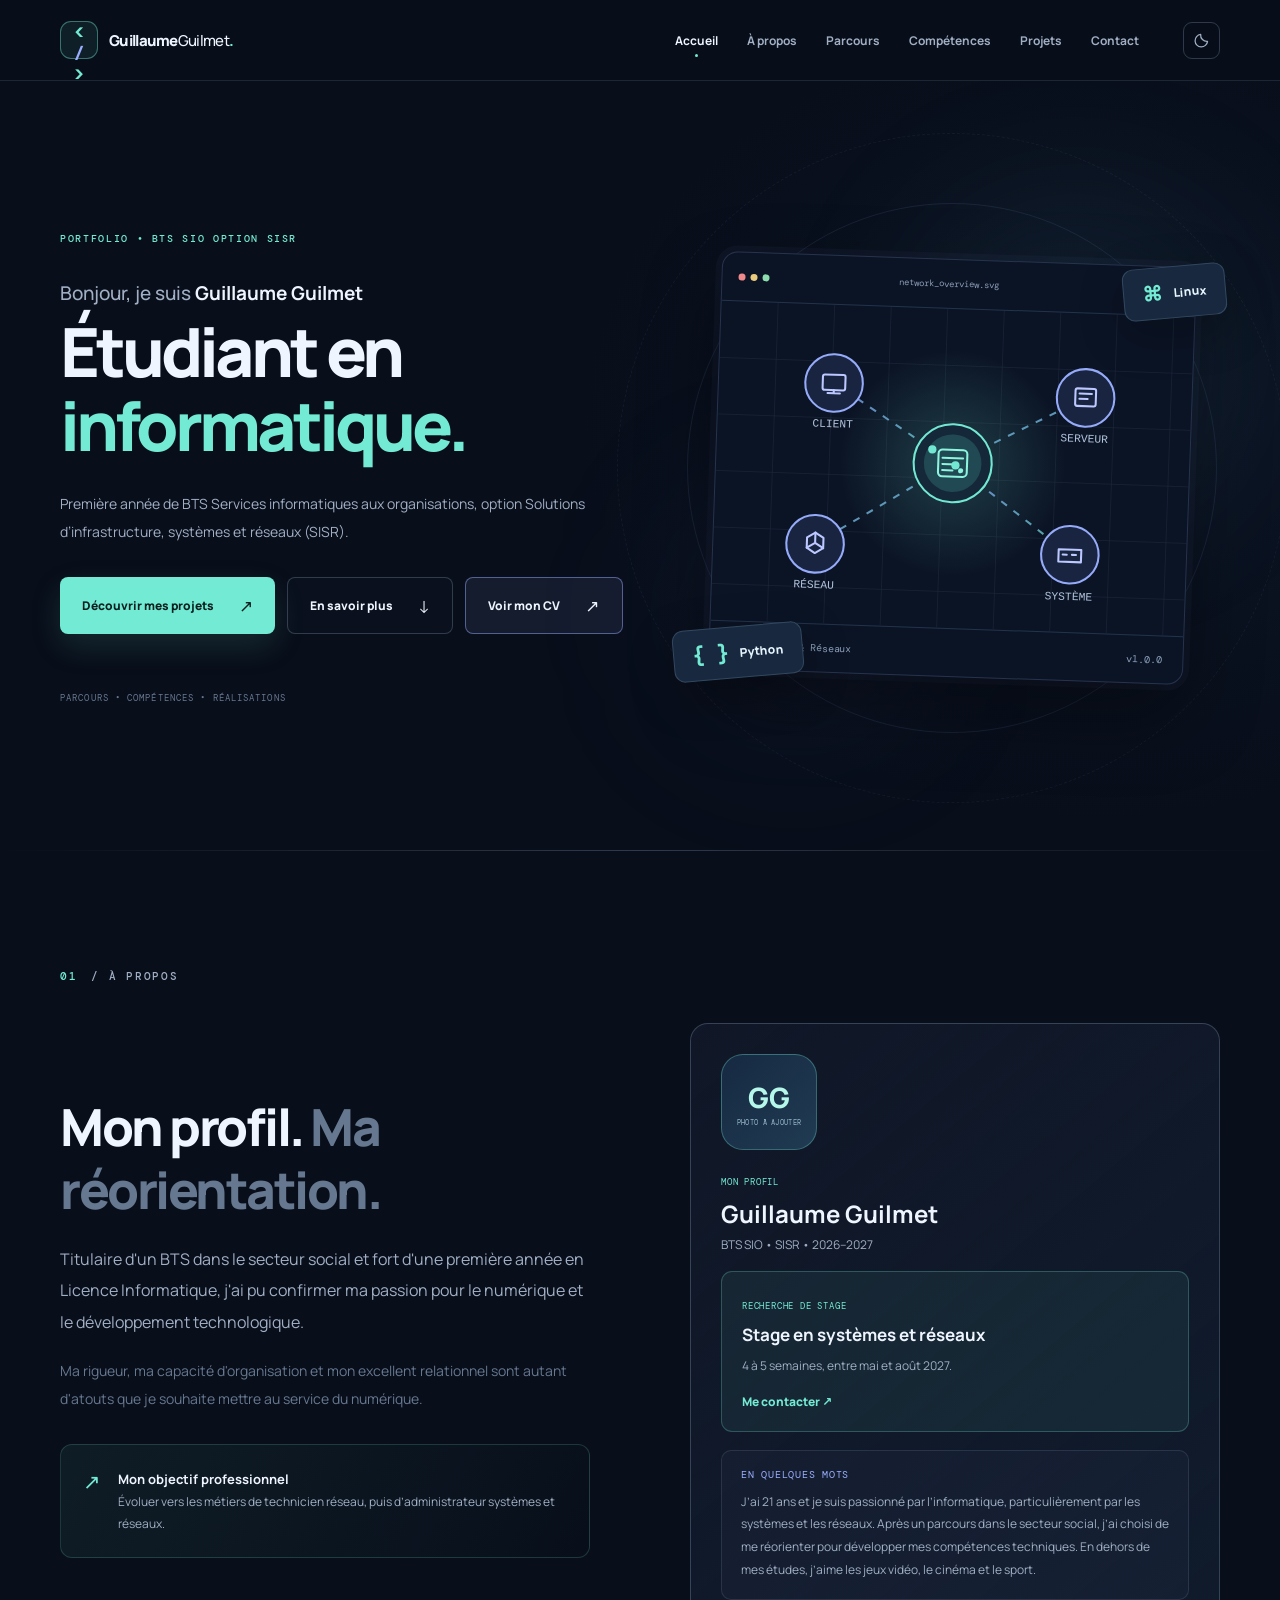
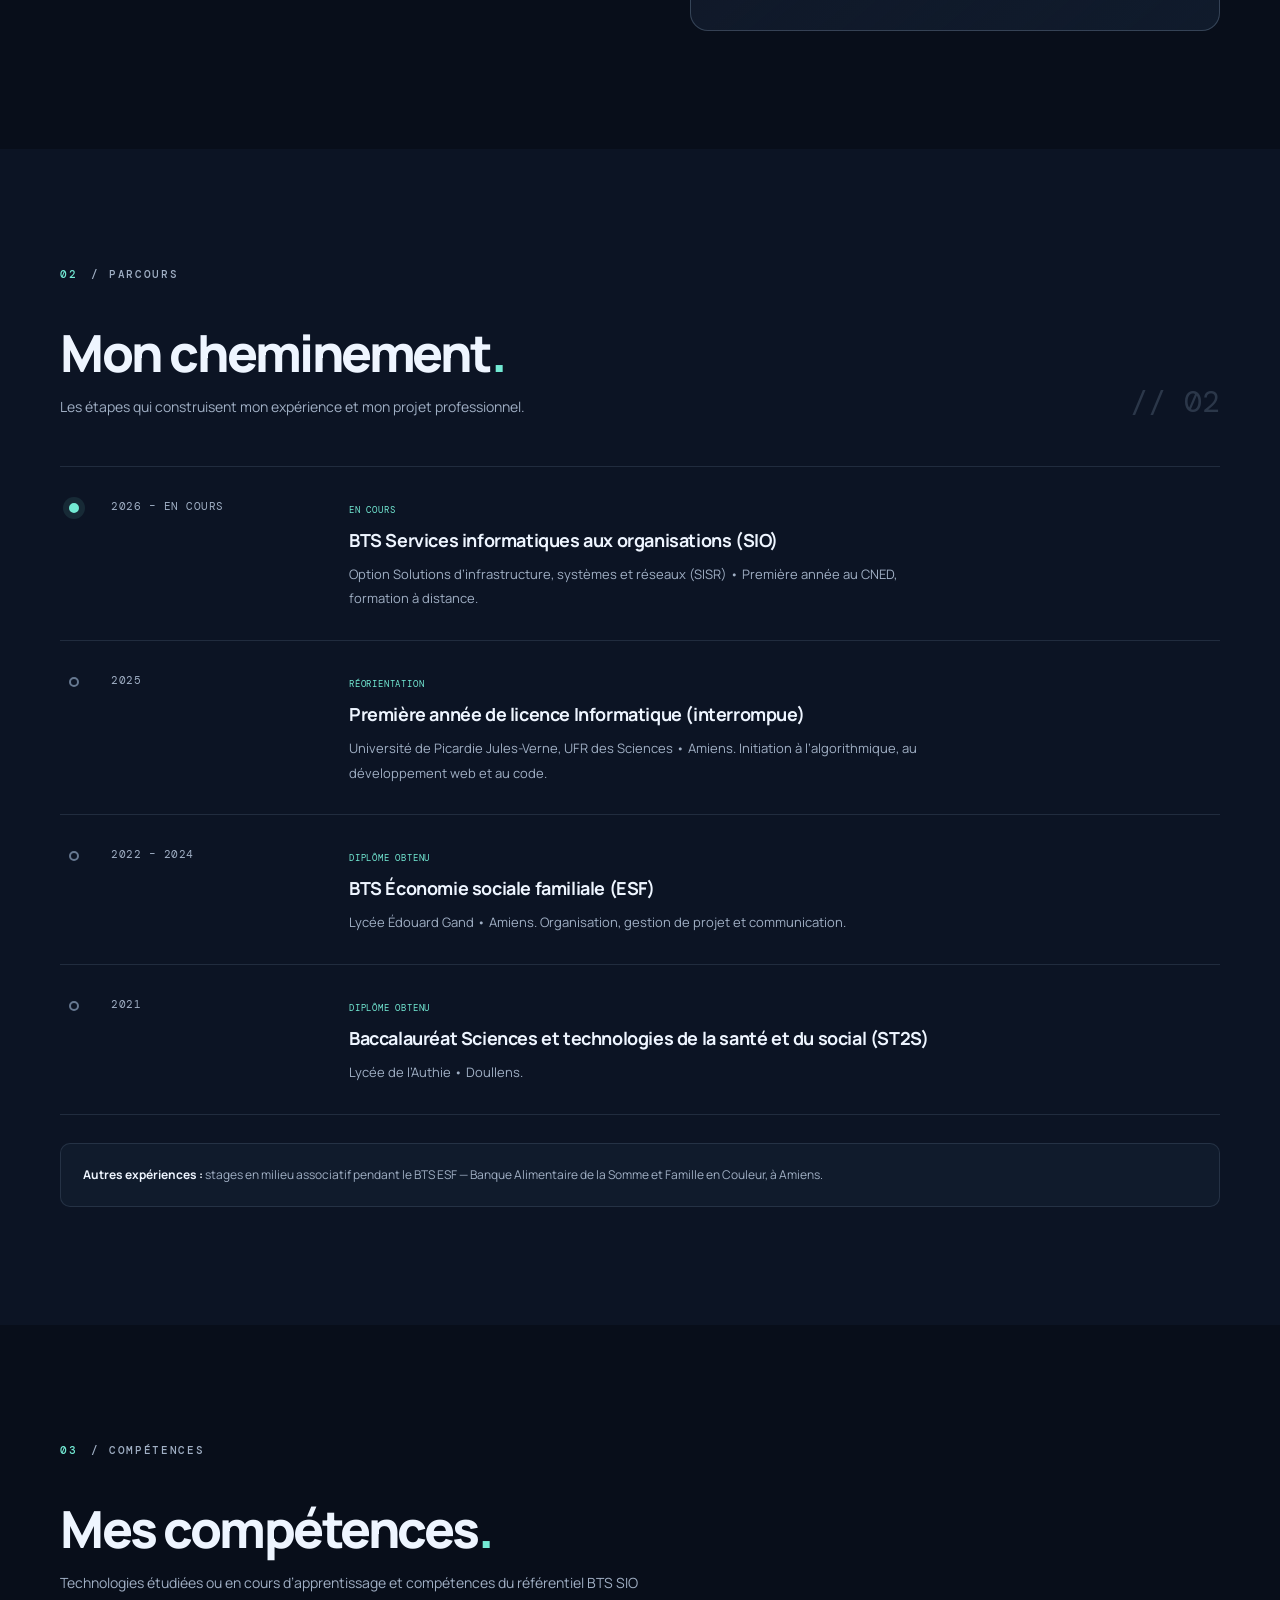
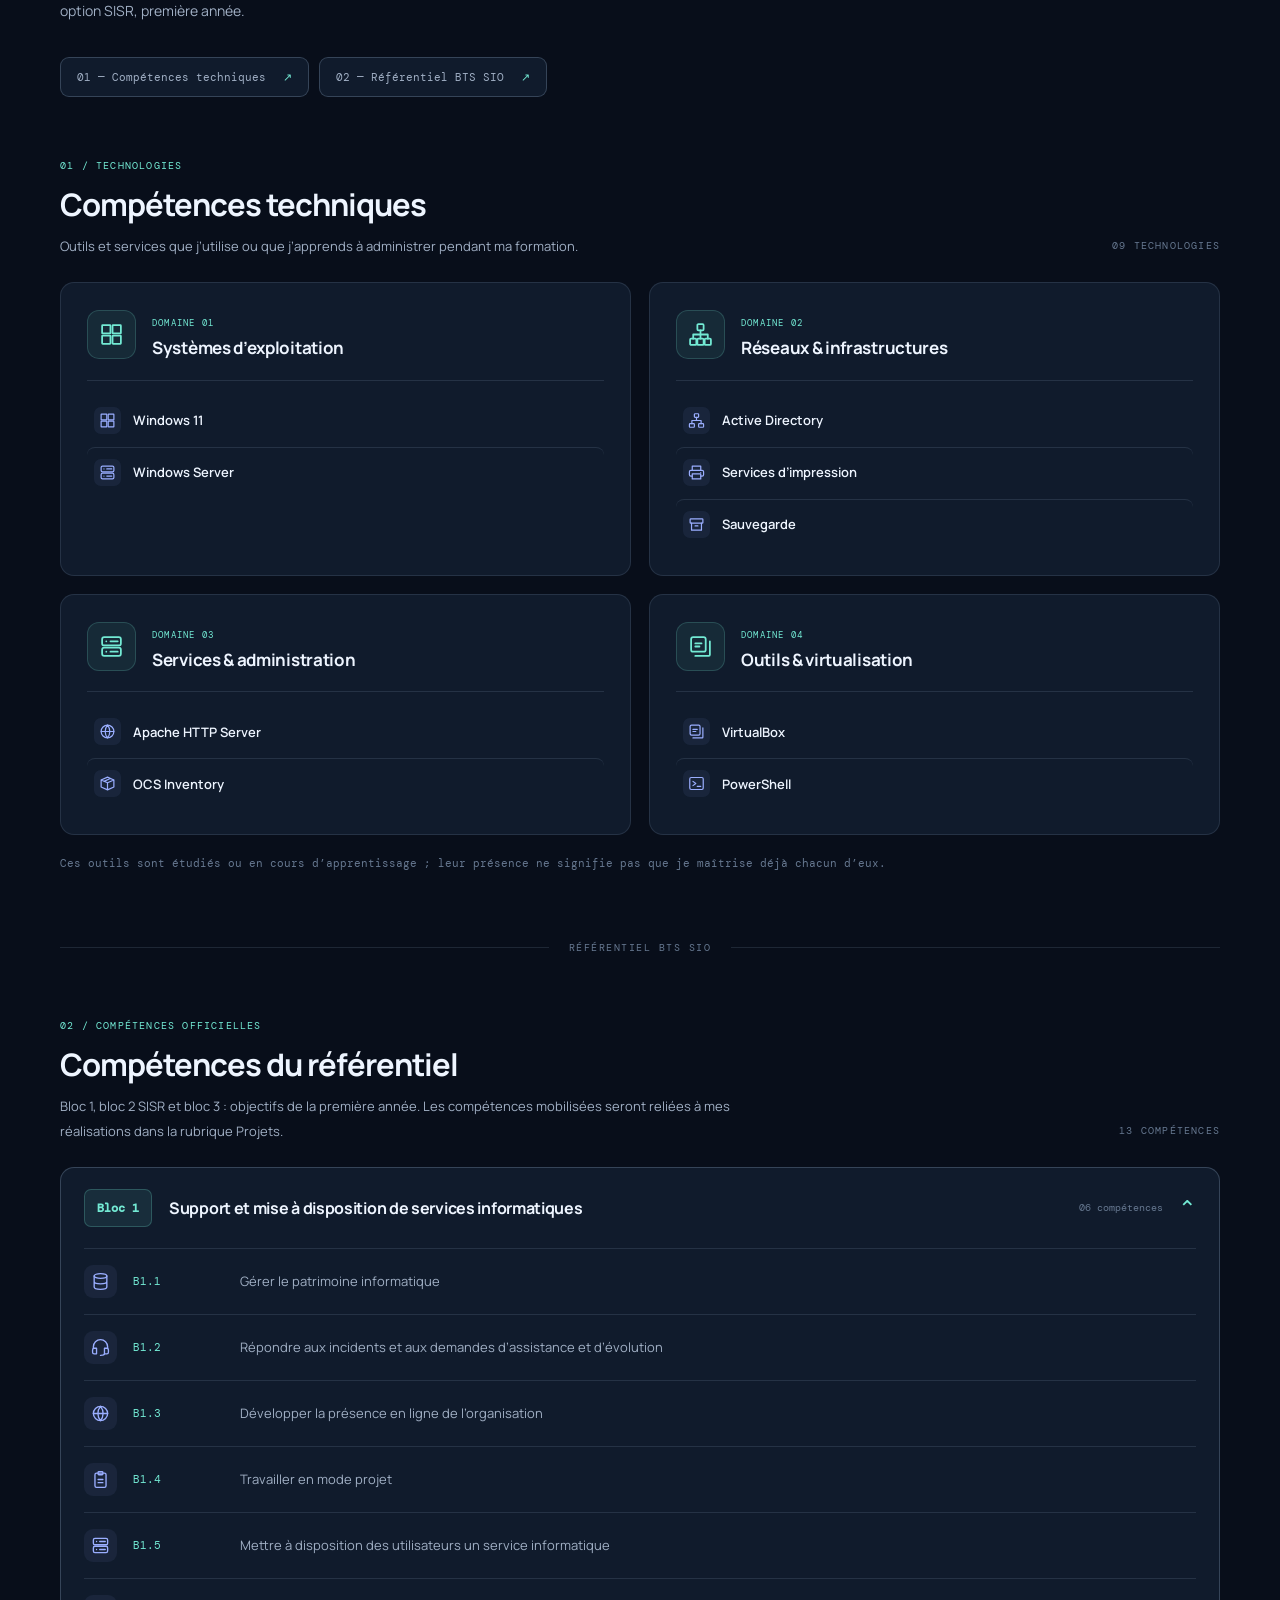
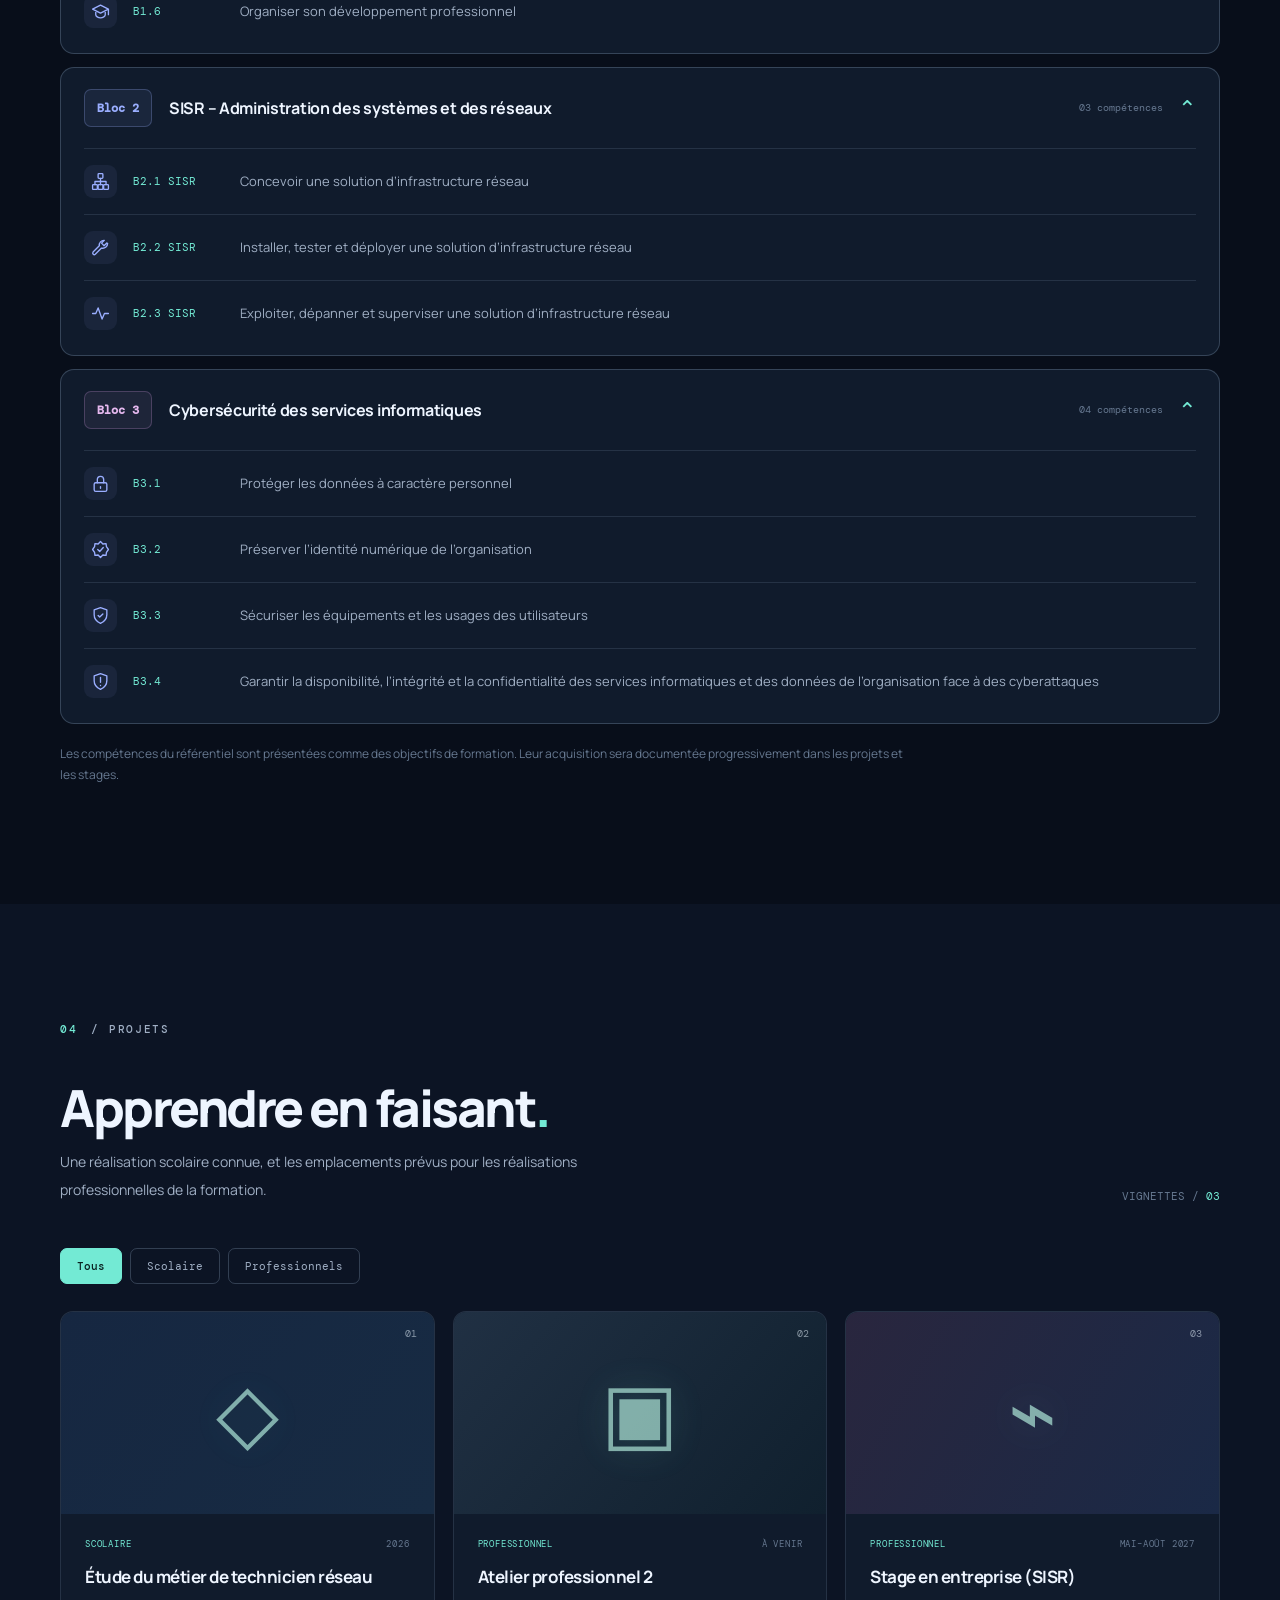
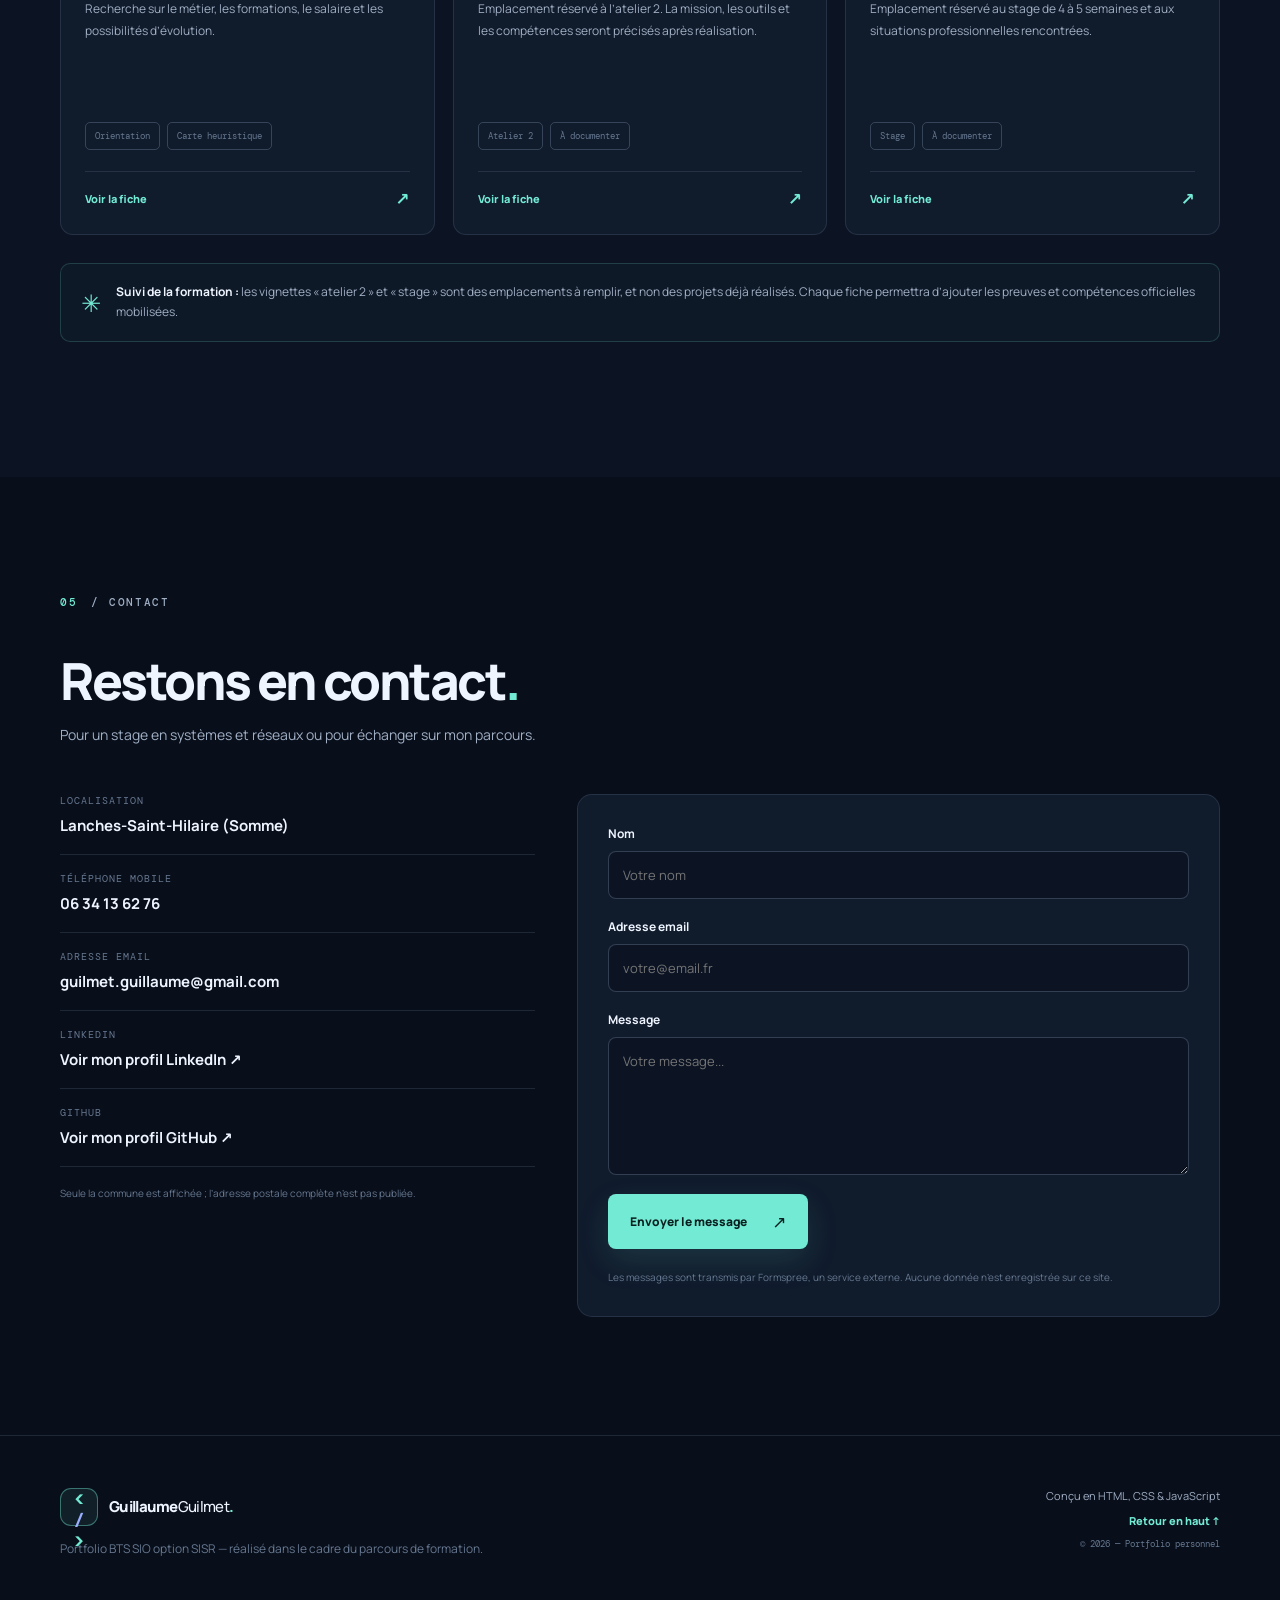
==== commit a01b9672: "Add files via upload" ====
--- a/index.html
+++ b/index.html
@@ -181,7 +181,7 @@
 <div class="project-note"><span>✳</span> <p><strong>Suivi de la formation : </strong>les vignettes « atelier 2 » et « stage » sont des emplacements à remplir, et non des projets déjà réalisés. Chaque fiche permettra d’ajouter les preuves et compétences officielles mobilisées.</p></div>
 </div>
 </section>
-<section aria-labelledby="contact-title" class="section section-contact" id="contact"><div class="container"><div class="section-kicker"><span>05</span> / CONTACT</div><div class="section-heading-row reveal"><div><h2 class="section-title" id="contact-title">Restons en contact<span class="accent-period">.</span></h2><p class="section-lead compact">Pour un stage en systèmes et réseaux ou pour échanger sur mon parcours.</p></div></div><div class="contact-grid"><div class="contact-info reveal"><div class="contact-detail"><span>LOCALISATION</span><strong>Lanches-Saint-Hilaire (Somme)</strong></div><div class="contact-detail"><span>TÉLÉPHONE MOBILE</span><a href="tel:+33634136276">06 34 13 62 76</a></div><div class="contact-detail"><span>ADRESSE EMAIL</span><a href="mailto:guilmet.guillaume@gmail.com">guilmet.guillaume@gmail.com</a></div><div class="contact-detail"><span>LINKEDIN</span><a href="https://www.linkedin.com/in/guillaume-guilmet-473970247/" target="_blank" rel="noopener noreferrer" aria-label="Voir mon profil LinkedIn (nouvel onglet)">Voir mon profil LinkedIn <span aria-hidden="true">↗</span></a></div><div class="contact-detail"><span>GITHUB</span><a href="https://github.com/GuillaumeGuilmet" target="_blank" rel="noopener noreferrer" aria-label="Voir mon profil GitHub (nouvel onglet)">Voir mon profil GitHub <span aria-hidden="true">↗</span></a></div><p class="contact-safety">Seule la commune est affichée ; l’adresse postale complète n’est pas publiée.</p></div><form action="https://formsubmit.co/guilmet.guillaume@gmail.com" aria-label="Formulaire de contact" class="contact-form reveal" method="POST"><input name="_subject" type="hidden" value="Message depuis mon portfolio BTS SIO"/><input aria-hidden="true" autocomplete="off" class="honeypot" name="_honey" tabindex="-1" type="text"/><div class="form-row"><label for="contact-name">Nom</label><input id="contact-name" maxlength="100" minlength="2" name="name" placeholder="Votre nom" required="" type="text"/></div><div class="form-row"><label for="contact-email">Adresse email</label><input id="contact-email" maxlength="160" name="email" placeholder="votre@email.fr" required="" type="email"/></div><div class="form-row"><label for="contact-message">Message</label><textarea id="contact-message" maxlength="3000" minlength="10" name="message" placeholder="Votre message..." required="" rows="6"></textarea></div><button class="btn btn-primary submit-contact" type="submit">Envoyer le message <span aria-hidden="true">↗</span></button><p class="form-help">Formulaire à activer une seule fois : validez l’email de confirmation de FormSubmit après le premier envoi. L’envoi utilise un service externe.</p></form></div></div></section></main>
+<section aria-labelledby="contact-title" class="section section-contact" id="contact"><div class="container"><div class="section-kicker"><span>05</span> / CONTACT</div><div class="section-heading-row reveal"><div><h2 class="section-title" id="contact-title">Restons en contact<span class="accent-period">.</span></h2><p class="section-lead compact">Pour un stage en systèmes et réseaux ou pour échanger sur mon parcours.</p></div></div><div class="contact-grid"><div class="contact-info reveal"><div class="contact-detail"><span>LOCALISATION</span><strong>Lanches-Saint-Hilaire (Somme)</strong></div><div class="contact-detail"><span>TÉLÉPHONE MOBILE</span><a href="tel:+33634136276">06 34 13 62 76</a></div><div class="contact-detail"><span>ADRESSE EMAIL</span><a href="mailto:guilmet.guillaume@gmail.com">guilmet.guillaume@gmail.com</a></div><div class="contact-detail"><span>LINKEDIN</span><a href="https://www.linkedin.com/in/guillaume-guilmet-473970247/" target="_blank" rel="noopener noreferrer" aria-label="Voir mon profil LinkedIn (nouvel onglet)">Voir mon profil LinkedIn <span aria-hidden="true">↗</span></a></div><div class="contact-detail"><span>GITHUB</span><a href="https://github.com/GuillaumeGuilmet" target="_blank" rel="noopener noreferrer" aria-label="Voir mon profil GitHub (nouvel onglet)">Voir mon profil GitHub <span aria-hidden="true">↗</span></a></div><p class="contact-safety">Seule la commune est affichée ; l’adresse postale complète n’est pas publiée.</p></div><form action="https://formspree.io/f/meaeyevp" aria-label="Formulaire de contact" class="contact-form reveal" method="POST"><input name="subject" type="hidden" value="Message depuis mon portfolio BTS SIO"/><input aria-hidden="true" autocomplete="off" class="honeypot" name="_gotcha" tabindex="-1" type="text"/><div class="form-row"><label for="contact-name">Nom</label><input id="contact-name" maxlength="100" minlength="2" name="name" placeholder="Votre nom" required="" type="text"/></div><div class="form-row"><label for="contact-email">Adresse email</label><input id="contact-email" maxlength="160" name="email" placeholder="votre@email.fr" required="" type="email"/></div><div class="form-row"><label for="contact-message">Message</label><textarea id="contact-message" maxlength="3000" minlength="10" name="message" placeholder="Votre message..." required="" rows="6"></textarea></div><button class="btn btn-primary submit-contact" type="submit">Envoyer le message <span aria-hidden="true">↗</span></button><p class="form-help">Les messages sont transmis par Formspree, un service externe. Aucune donnée n’est enregistrée sur ce site.</p></form></div></div></section></main>
 <footer class="site-footer"><div class="container footer-inner"><div><a class="brand footer-brand" href="#accueil"><span class="brand-mark">&lt;<span>/</span>&gt;</span><span class="brand-label">Guillaume<span>Guilmet</span><span class="brand-dot">.</span></span></a><p>Portfolio BTS SIO option SISR — réalisé dans le cadre du parcours de formation.</p></div><div class="footer-right"><span>Conçu en HTML, CSS &amp; JavaScript</span><a href="#accueil">Retour en haut ↑</a><small>© <span id="current-year">2026</span> — Portfolio personnel</small></div></div></footer>
 </body>
 </html>
